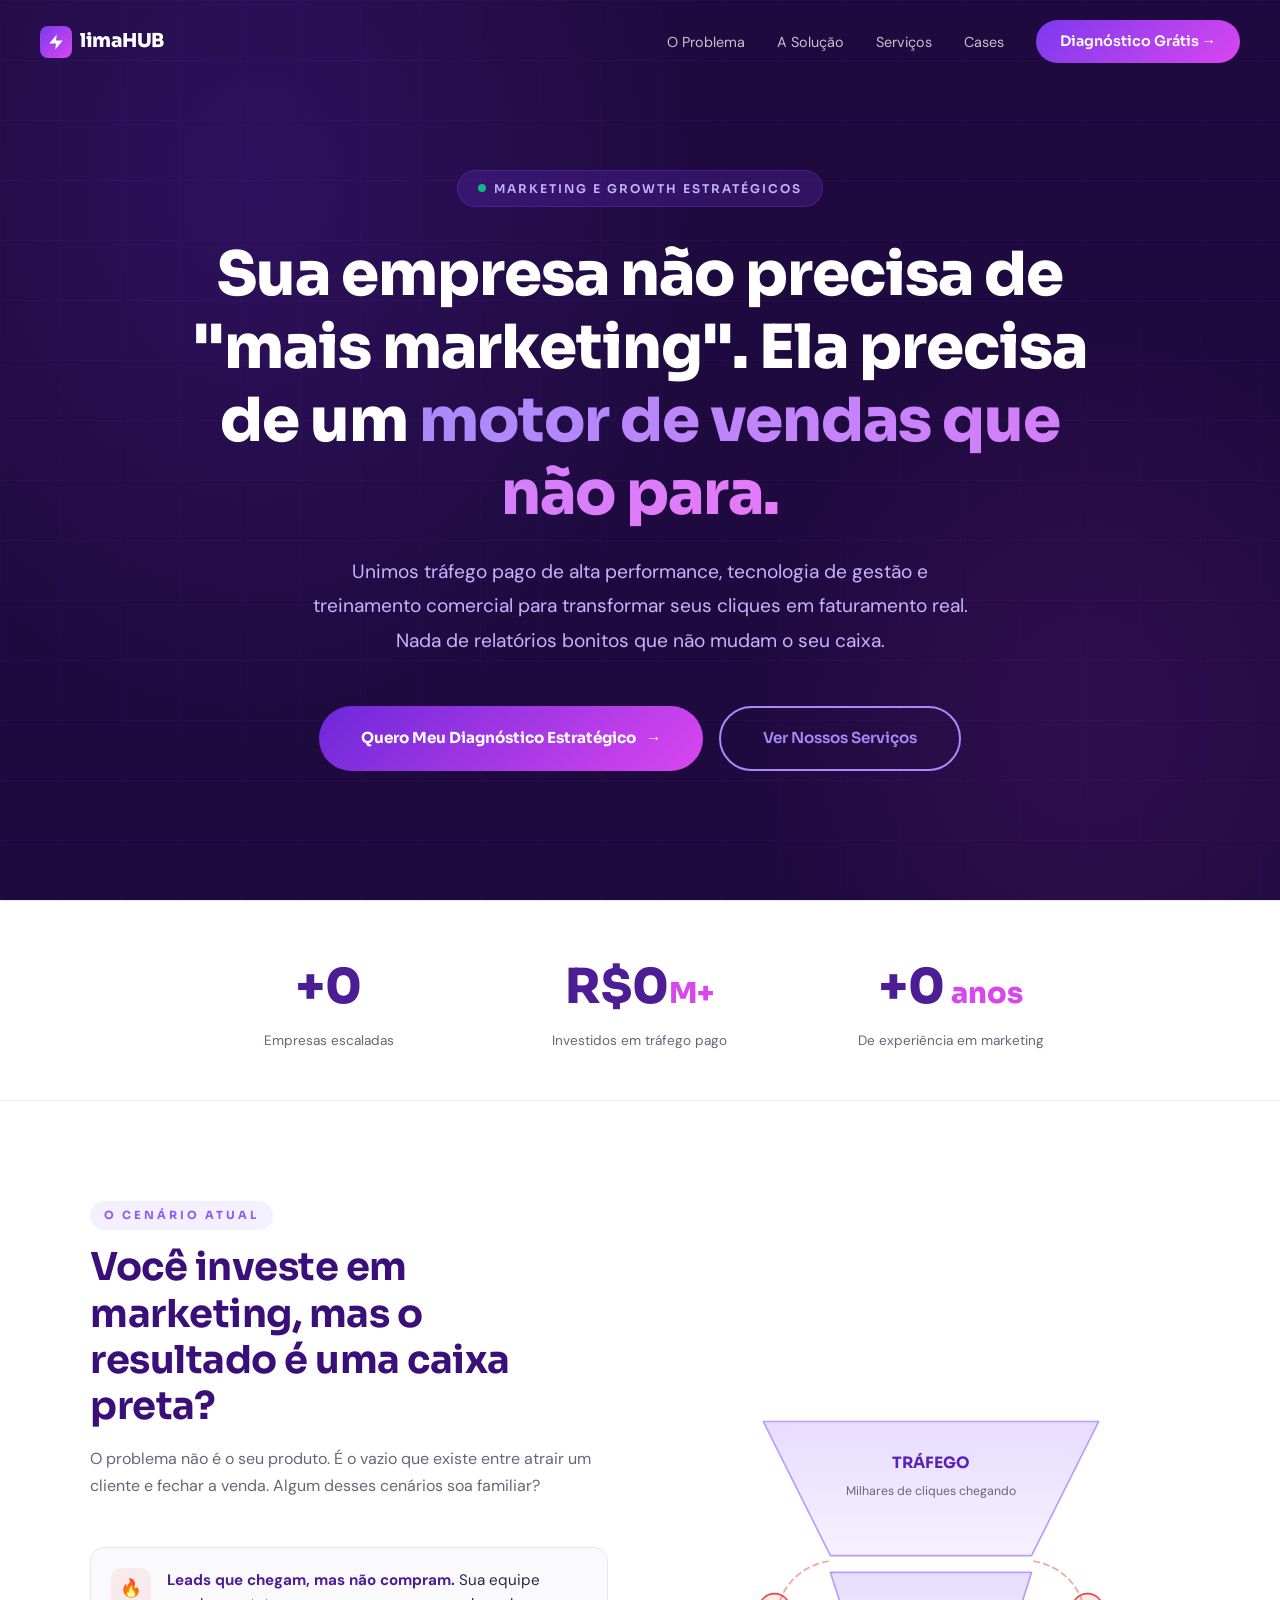
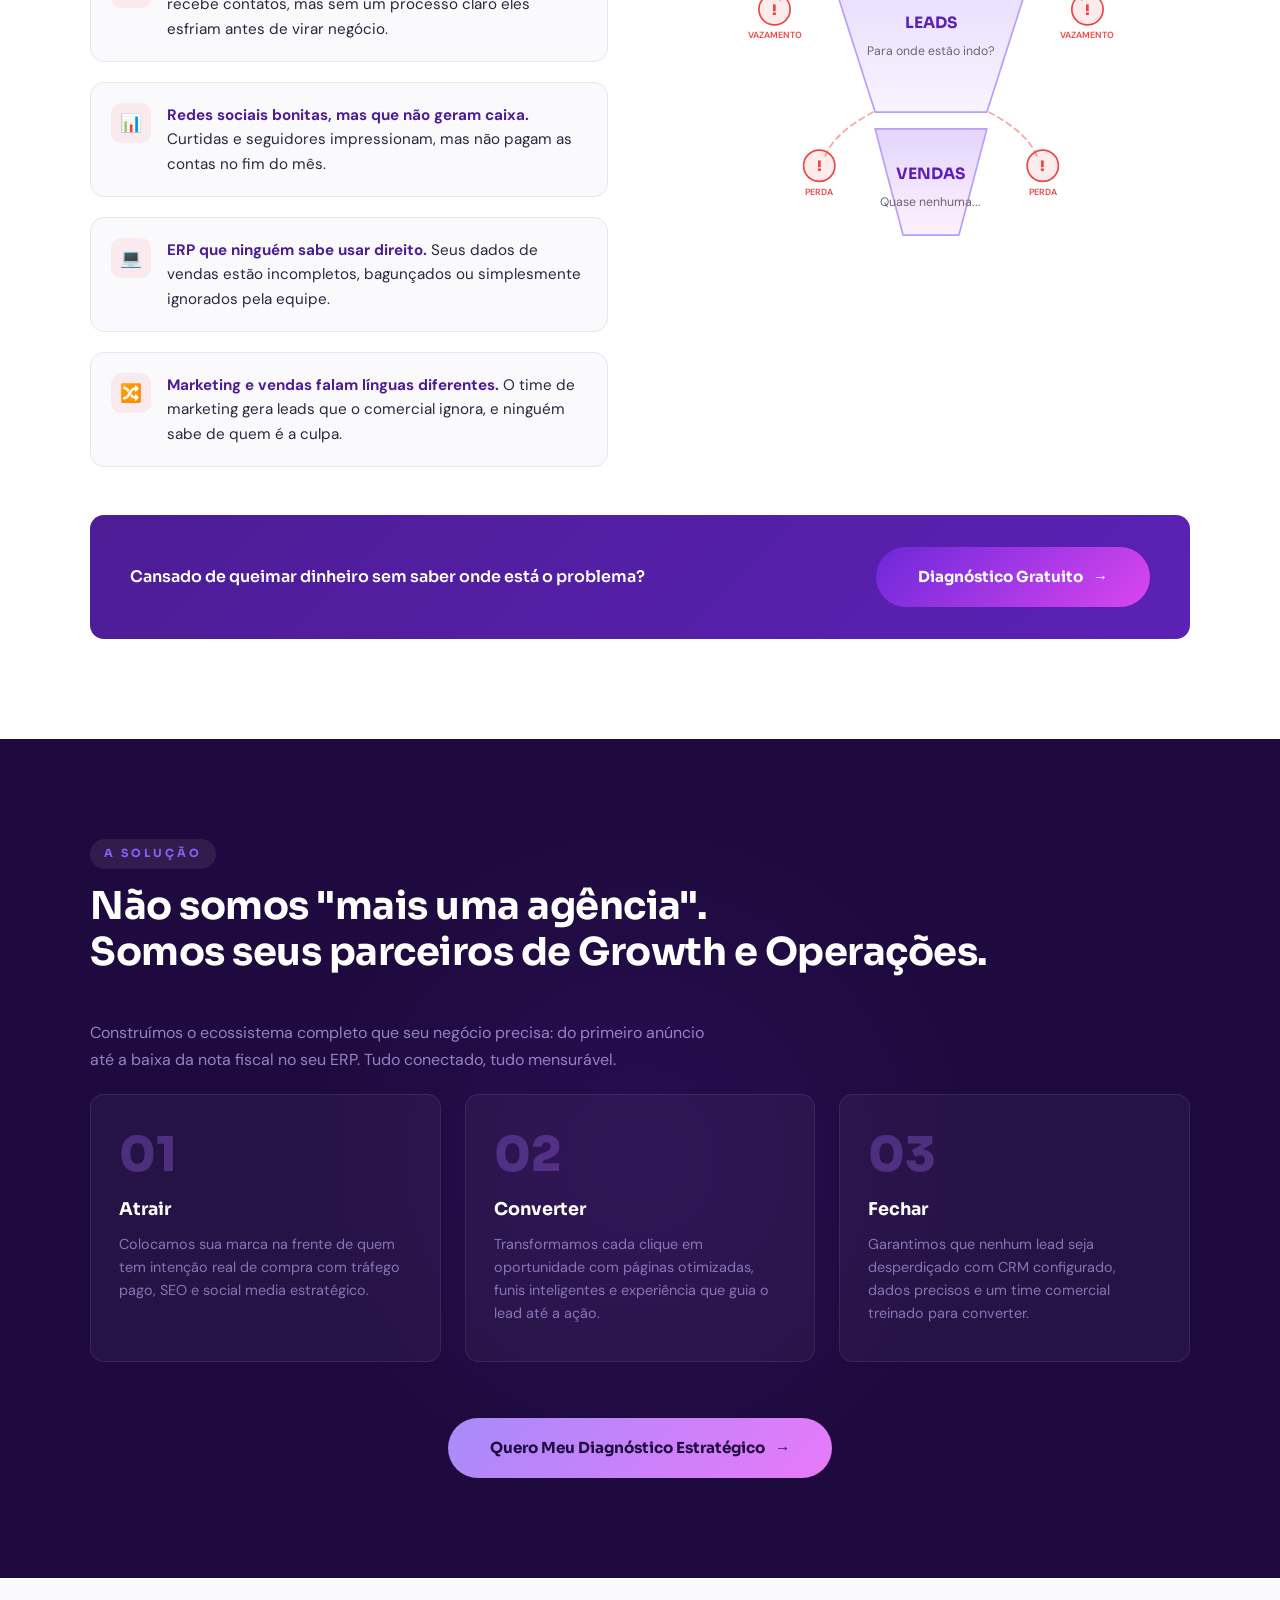
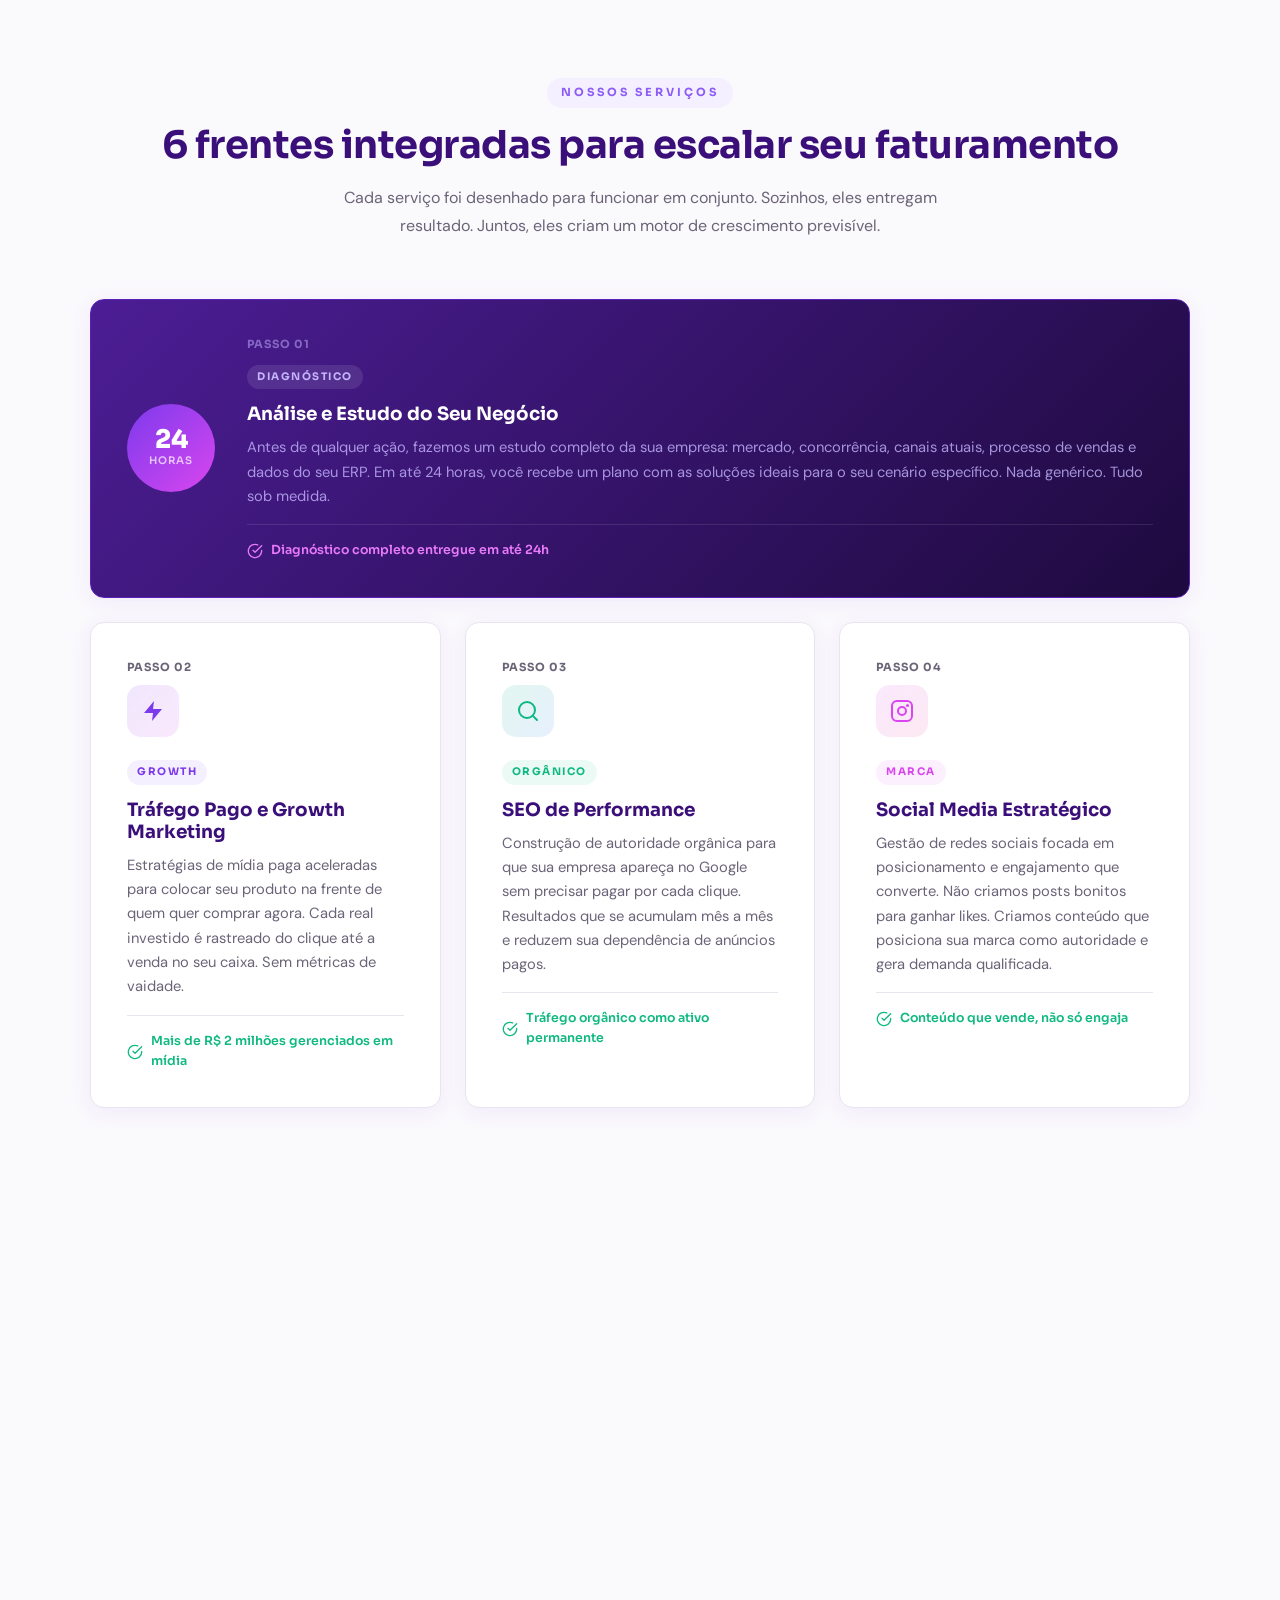
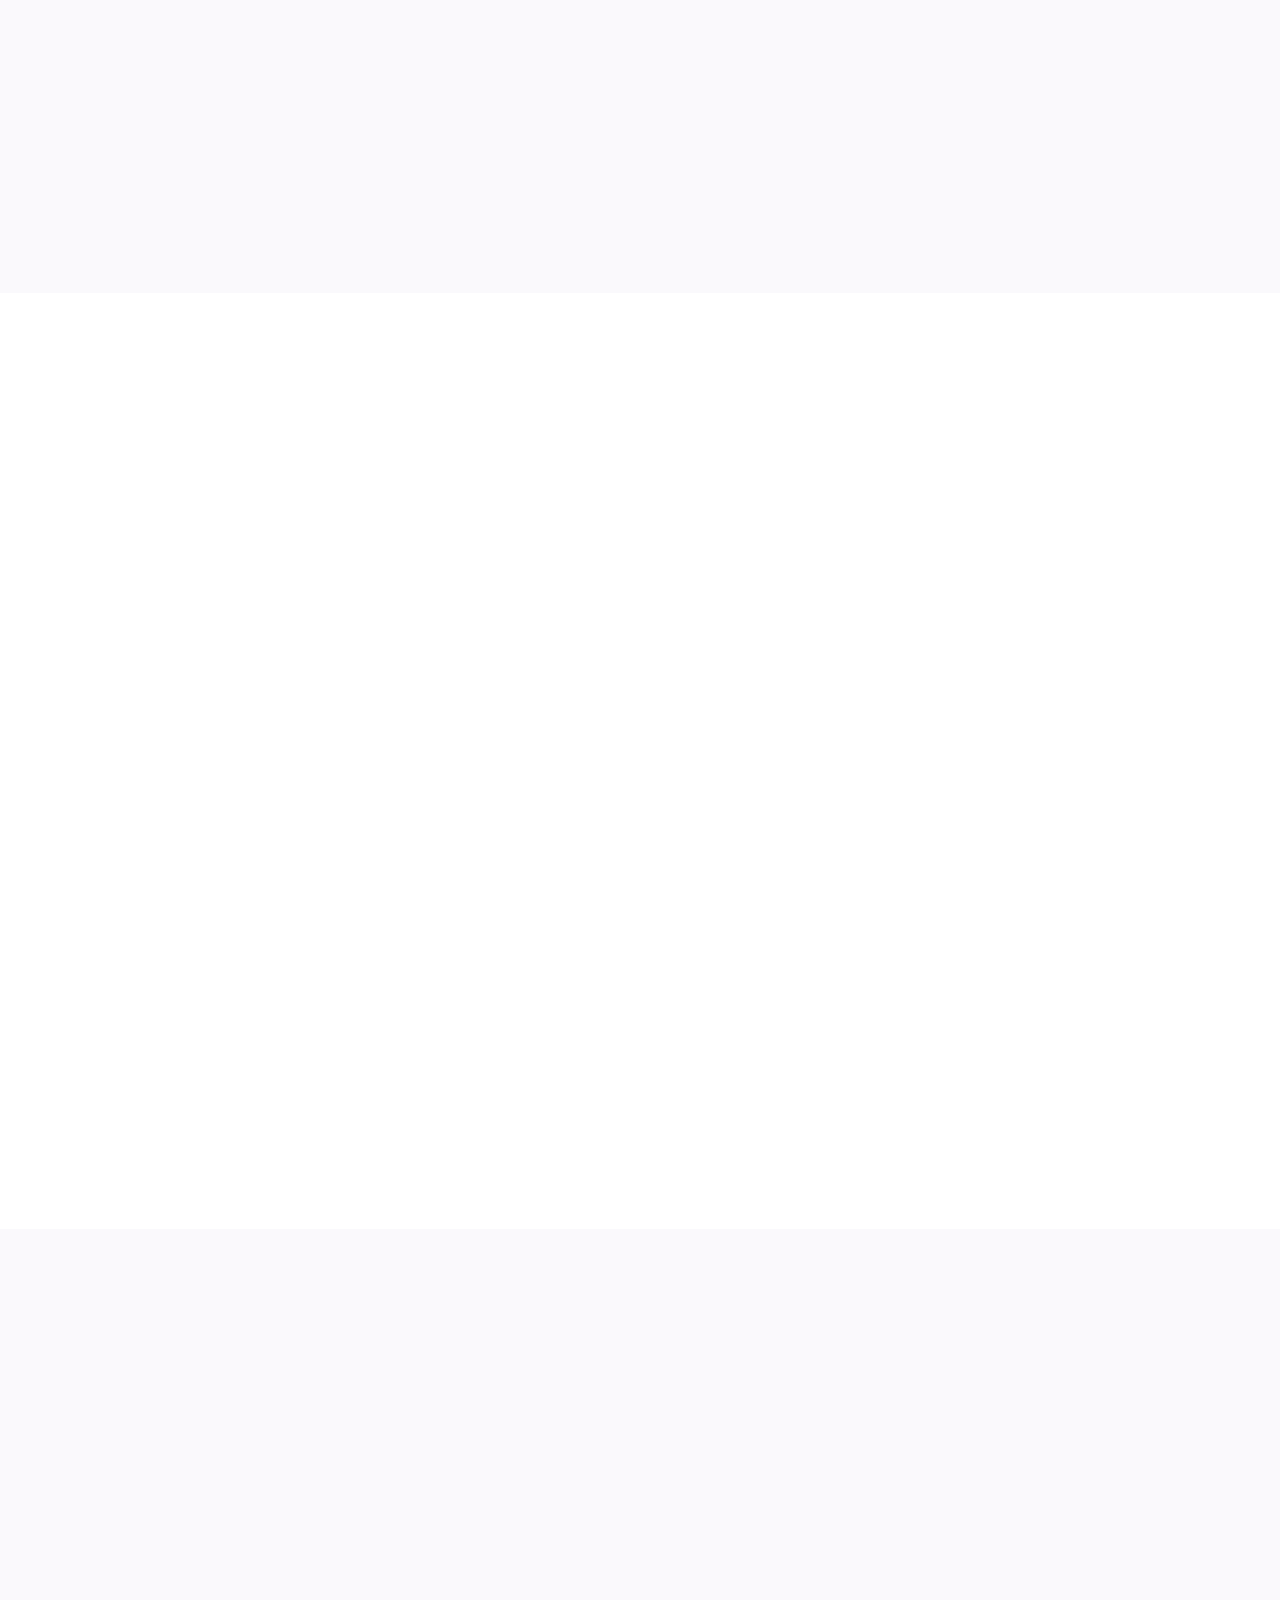
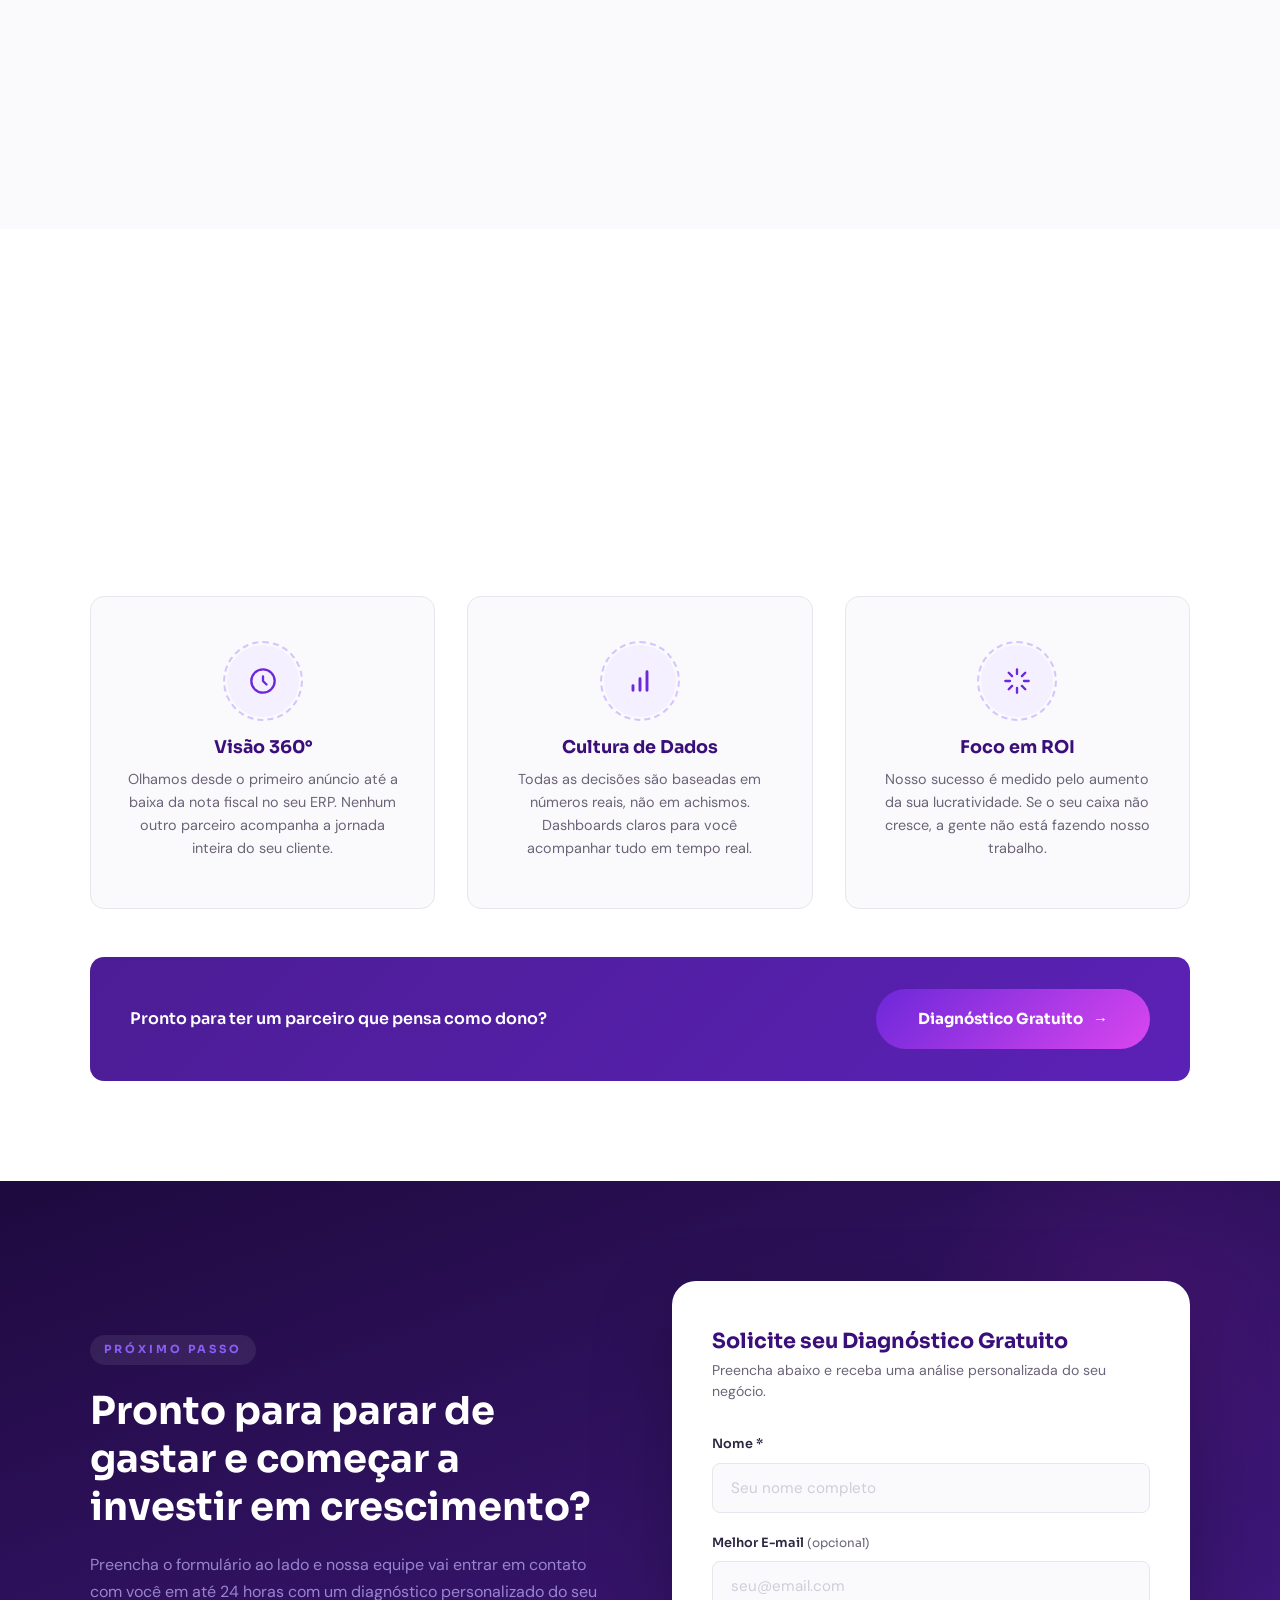
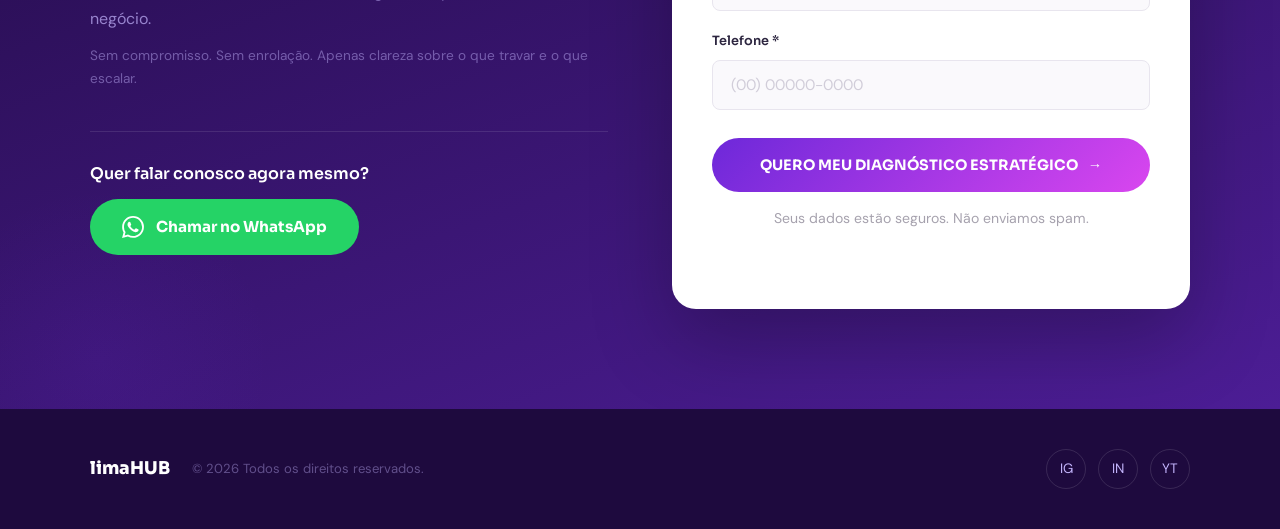
==== versão final/lp/index.html @ 176a30e1 "Ajuste nomenclatura pastas" ====
<!DOCTYPE html>
<html lang="pt-BR">
<head>
<meta charset="UTF-8">
<meta name="viewport" content="width=device-width, initial-scale=1.0">
<title> limaHUB | Marketing de Performance + Vendas</title>
<link href="https://fonts.googleapis.com/css2?family=Sora:wght@300;400;600;700;800&family=DM+Sans:ital,wght@0,400;0,500;0,700;1,400&display=swap" rel="stylesheet">
<link rel="stylesheet" href="styles.css">
</head>
<body>

<!-- ═══════════════════════════════════
     HEADER
     ═══════════════════════════════════ -->
<header class="site-header" id="siteHeader">
  <div class="header-inner">
    <a href="#" class="logo">
      <div class="logo-icon">
        <svg width="18" height="18" fill="none" viewBox="0 0 24 24"><path d="M13 2L3 14h9l-1 8 10-12h-9l1-8z" fill="#fff"/></svg>
      </div>
      limaHUB
    </a>
    <ul class="nav-links">
      <li><a href="#problema">O Problema</a></li>
      <li><a href="#solucao">A Solução</a></li>
      <li><a href="#servicos">Serviços</a></li>
      <li><a href="#cases">Cases</a></li>
      <li><a href="#diagnostico" class="nav-cta">Diagnóstico Grátis →</a></li>
    </ul>
    <button class="mobile-menu-btn" onclick="document.getElementById('diagnostico').scrollIntoView({behavior:'smooth'})">Diagnóstico →</button>
  </div>
</header>

<!-- ═══════════════════════════════════
     HERO
     ═══════════════════════════════════ -->
<section class="hero" id="inicio">
  <div class="hero-grid"></div>
  <div class="hero-content">
    <div class="hero-badge reveal">
      <span class="pulse"></span>
      Marketing e Growth Estratégicos
    </div>
    <h1 class="reveal reveal-delay-1">
      Sua empresa não precisa de<br>"mais marketing". Ela precisa de um <span class="gradient-text">motor de vendas que não para.</span>
    </h1>
    <p class="hero-sub reveal reveal-delay-2">
      Unimos tráfego pago de alta performance, tecnologia de gestão e treinamento comercial para transformar seus cliques em faturamento real. Nada de relatórios bonitos que não mudam o seu caixa.
    </p>
    <div class="hero-cta-group reveal reveal-delay-3">
      <a href="#diagnostico" class="btn-primary">
        Quero Meu Diagnóstico Estratégico
        <span class="arrow">→</span>
      </a>
      <a href="#servicos" class="btn-outline btn-outline-light">
        <span class="btn-text">Ver Nossos Serviços</span>
        <div class="btn-fill"></div>
      </a>
    </div>
  </div>
</section>

<!-- ═══════════════════════════════════
     METRICS BAR
     ═══════════════════════════════════ -->
<div class="metrics-bar">
  <div class="metrics-inner">
    <div class="metric-item reveal">
      <div class="metric-number">+<span class="counter" data-target="30">0</span></div>
      <div class="metric-label">Empresas escaladas</div>
    </div>
    <div class="metric-item reveal reveal-delay-1">
      <div class="metric-number">R$<span class="counter" data-target="2">0</span><span class="counter-suffix">M+</span></div>
      <div class="metric-label">Investidos em tráfego pago</div>
    </div>
    <div class="metric-item reveal reveal-delay-2">
      <div class="metric-number">+<span class="counter" data-target="6">0</span><span class="counter-suffix"> anos</span></div>
      <div class="metric-label">De experiência em marketing</div>
    </div>
  </div>
</div>

<!-- ═══════════════════════════════════
     PROBLEMA
     ═══════════════════════════════════ -->
<section class="section problem-section" id="problema">
  <div class="section-inner">
    <div class="problem-grid">
      <div>
        <span class="section-label reveal">O Cenário Atual</span>
        <h2 class="section-title reveal reveal-delay-1">Você investe em marketing, mas o resultado é uma caixa preta?</h2>
        <p class="section-desc reveal reveal-delay-2">O problema não é o seu produto. É o vazio que existe entre atrair um cliente e fechar a venda. Algum desses cenários soa familiar?</p>

        <ul class="problem-list">
          <li class="problem-item reveal reveal-delay-2">
            <div class="problem-icon">🔥</div>
            <div class="problem-text"><strong>Leads que chegam, mas não compram.</strong> Sua equipe recebe contatos, mas sem um processo claro eles esfriam antes de virar negócio.</div>
          </li>
          <li class="problem-item reveal reveal-delay-3">
            <div class="problem-icon">📊</div>
            <div class="problem-text"><strong>Redes sociais bonitas, mas que não geram caixa.</strong> Curtidas e seguidores impressionam, mas não pagam as contas no fim do mês.</div>
          </li>
          <li class="problem-item reveal reveal-delay-4">
            <div class="problem-icon">💻</div>
            <div class="problem-text"><strong>ERP que ninguém sabe usar direito.</strong> Seus dados de vendas estão incompletos, bagunçados ou simplesmente ignorados pela equipe.</div>
          </li>
          <li class="problem-item reveal reveal-delay-5">
            <div class="problem-icon">🔀</div>
            <div class="problem-text"><strong>Marketing e vendas falam línguas diferentes.</strong> O time de marketing gera leads que o comercial ignora, e ninguém sabe de quem é a culpa.</div>
          </li>
        </ul>
      </div>

      <div class="problem-visual reveal">
        <svg class="funnel-graphic" viewBox="0 0 340 440" fill="none" xmlns="http://www.w3.org/2000/svg">
          <defs>
            <linearGradient id="fG1" x1="170" y1="20" x2="170" y2="160" gradientUnits="userSpaceOnUse">
              <stop stop-color="#9b6dff" stop-opacity="0.25"/>
              <stop offset="1" stop-color="#9b6dff" stop-opacity="0.08"/>
            </linearGradient>
            <linearGradient id="fG2" x1="170" y1="175" x2="170" y2="300" gradientUnits="userSpaceOnUse">
              <stop stop-color="#8b5cf6" stop-opacity="0.2"/>
              <stop offset="1" stop-color="#8b5cf6" stop-opacity="0.06"/>
            </linearGradient>
            <linearGradient id="fG3" x1="170" y1="315" x2="170" y2="410" gradientUnits="userSpaceOnUse">
              <stop stop-color="#7c3aed" stop-opacity="0.2"/>
              <stop offset="1" stop-color="#d946ef" stop-opacity="0.06"/>
            </linearGradient>
          </defs>

          <!-- Topo: Tráfego -->
          <path d="M20,30 L320,30 L260,150 L80,150 Z" fill="url(#fG1)" stroke="#b89dff" stroke-width="1.5" stroke-linejoin="round"/>
          <text x="170" y="72" text-anchor="middle" font-family="Sora,sans-serif" font-size="14" font-weight="700" fill="#5b21b6">TRÁFEGO</text>
          <text x="170" y="96" text-anchor="middle" font-family="DM Sans,sans-serif" font-size="11" fill="#6b6478">Milhares de cliques chegando</text>

          <!-- Meio: Leads -->
          <path d="M80,165 L260,165 L220,290 L120,290 Z" fill="url(#fG2)" stroke="#b89dff" stroke-width="1.5" stroke-linejoin="round"/>
          <text x="170" y="215" text-anchor="middle" font-family="Sora,sans-serif" font-size="14" font-weight="700" fill="#5b21b6">LEADS</text>
          <text x="170" y="239" text-anchor="middle" font-family="DM Sans,sans-serif" font-size="11" fill="#6b6478">Para onde estão indo?</text>

          <!-- Base: Vendas -->
          <path d="M120,305 L220,305 L195,400 L145,400 Z" fill="url(#fG3)" stroke="#b89dff" stroke-width="1.5" stroke-linejoin="round"/>
          <text x="170" y="350" text-anchor="middle" font-family="Sora,sans-serif" font-size="14" font-weight="700" fill="#5b21b6">VENDAS</text>
          <text x="170" y="374" text-anchor="middle" font-family="DM Sans,sans-serif" font-size="11" fill="#6b6478">Quase nenhuma...</text>

          <!-- Setas de vazamento -->
          <path d="M78,155 C60,158 42,170 35,190" stroke="#ef4444" stroke-width="1.5" stroke-dasharray="5 4" fill="none" stroke-linecap="round" opacity="0.5"/>
          <path d="M262,155 C280,158 298,170 305,190" stroke="#ef4444" stroke-width="1.5" stroke-dasharray="5 4" fill="none" stroke-linecap="round" opacity="0.5"/>
          <path d="M118,290 C100,300 82,312 75,330" stroke="#ef4444" stroke-width="1.5" stroke-dasharray="5 4" fill="none" stroke-linecap="round" opacity="0.5"/>
          <path d="M222,290 C240,300 258,312 265,330" stroke="#ef4444" stroke-width="1.5" stroke-dasharray="5 4" fill="none" stroke-linecap="round" opacity="0.5"/>

          <!-- Alertas -->
          <circle cx="30" cy="198" r="14" fill="rgba(239,68,68,0.1)" stroke="#ef4444" stroke-width="1.5"/>
          <text x="30" y="203" text-anchor="middle" font-family="Sora,sans-serif" font-size="13" font-weight="800" fill="#ef4444">!</text>

          <circle cx="310" cy="198" r="14" fill="rgba(239,68,68,0.1)" stroke="#ef4444" stroke-width="1.5"/>
          <text x="310" y="203" text-anchor="middle" font-family="Sora,sans-serif" font-size="13" font-weight="800" fill="#ef4444">!</text>

          <circle cx="70" cy="338" r="14" fill="rgba(239,68,68,0.1)" stroke="#ef4444" stroke-width="1.5"/>
          <text x="70" y="343" text-anchor="middle" font-family="Sora,sans-serif" font-size="13" font-weight="800" fill="#ef4444">!</text>

          <circle cx="270" cy="338" r="14" fill="rgba(239,68,68,0.1)" stroke="#ef4444" stroke-width="1.5"/>
          <text x="270" y="343" text-anchor="middle" font-family="Sora,sans-serif" font-size="13" font-weight="800" fill="#ef4444">!</text>

          <!-- Labels de vazamento -->
          <text x="30" y="224" text-anchor="middle" font-family="DM Sans,sans-serif" font-size="8" fill="#ef4444" font-weight="600">VAZAMENTO</text>
          <text x="310" y="224" text-anchor="middle" font-family="DM Sans,sans-serif" font-size="8" fill="#ef4444" font-weight="600">VAZAMENTO</text>
          <text x="70" y="364" text-anchor="middle" font-family="DM Sans,sans-serif" font-size="8" fill="#ef4444" font-weight="600">PERDA</text>
          <text x="270" y="364" text-anchor="middle" font-family="DM Sans,sans-serif" font-size="8" fill="#ef4444" font-weight="600">PERDA</text>
        </svg>
      </div>
    </div>

    <div class="inline-cta reveal">
      <p>Cansado de queimar dinheiro sem saber onde está o problema?</p>
      <a href="#diagnostico" class="btn-primary">Diagnóstico Gratuito <span class="arrow">→</span></a>
    </div>
  </div>
</section>

<!-- ═══════════════════════════════════
     SOLUÇÃO
     ═══════════════════════════════════ -->
<section class="section solution-section" id="solucao">
  <div class="section-inner" style="position:relative; z-index:2;">
    <span class="section-label reveal">A Solução</span>
    <h2 class="section-title reveal reveal-delay-1">Não somos "mais uma agência".<br>Somos seus parceiros de Growth e Operações.</h2>
    <p class="section-desc reveal reveal-delay-2">Construímos o ecossistema completo que seu negócio precisa: do primeiro anúncio até a baixa da nota fiscal no seu ERP. Tudo conectado, tudo mensurável.</p>

    <div class="solution-pillars">
      <div class="pillar-card reveal">
        <div class="pillar-number">01</div>
        <div class="pillar-title">Atrair</div>
        <div class="pillar-desc">Colocamos sua marca na frente de quem tem intenção real de compra com tráfego pago, SEO e social media estratégico.</div>
      </div>
      <div class="pillar-card reveal reveal-delay-1">
        <div class="pillar-number">02</div>
        <div class="pillar-title">Converter</div>
        <div class="pillar-desc">Transformamos cada clique em oportunidade com páginas otimizadas, funis inteligentes e experiência que guia o lead até a ação.</div>
      </div>
      <div class="pillar-card reveal reveal-delay-2">
        <div class="pillar-number">03</div>
        <div class="pillar-title">Fechar</div>
        <div class="pillar-desc">Garantimos que nenhum lead seja desperdiçado com CRM configurado, dados precisos e um time comercial treinado para converter.</div>
      </div>
    </div>

    <div class="solution-cta-wrap reveal">
      <a href="#diagnostico" class="btn-primary" style="background:linear-gradient(135deg, var(--lavender-400), var(--fuchsia-400)); color:var(--purple-950);">
        Quero Meu Diagnóstico Estratégico
        <span class="arrow">→</span>
      </a>
    </div>
  </div>
</section>

<!-- ═══════════════════════════════════
     SERVIÇOS
     ═══════════════════════════════════ -->
<section class="section services-section" id="servicos">
  <div class="section-inner">
    <div class="services-header">
      <span class="section-label reveal">Nossos Serviços</span>
      <h2 class="section-title reveal reveal-delay-1">6 frentes integradas para escalar seu faturamento</h2>
      <p class="section-desc reveal reveal-delay-2">Cada serviço foi desenhado para funcionar em conjunto. Sozinhos, eles entregam resultado. Juntos, eles criam um motor de crescimento previsível.</p>
    </div>

    <!-- 1. ANÁLISE E ESTUDO (featured) -->
    <div class="services-grid">
      <div class="service-card featured reveal">
        <div class="featured-inner">
          <div class="featured-badge">
            <span class="badge-number">24</span>
            <span class="badge-unit">horas</span>
          </div>
          <div>
            <div class="service-step-number">Passo 01</div>
            <span class="service-tag">Diagnóstico</span>
            <h3>Análise e Estudo do Seu Negócio</h3>
            <p>Antes de qualquer ação, fazemos um estudo completo da sua empresa: mercado, concorrência, canais atuais, processo de vendas e dados do seu ERP. Em até 24 horas, você recebe um plano com as soluções ideais para o seu cenário específico. Nada genérico. Tudo sob medida.</p>
            <div class="service-result">
              <svg width="16" height="16" viewBox="0 0 24 24" fill="none"><path d="M22 11.08V12a10 10 0 11-5.93-9.14" stroke="#e879f9" stroke-width="2" stroke-linecap="round"/><path d="M22 4L12 14.01l-3-3" stroke="#e879f9" stroke-width="2" stroke-linecap="round" stroke-linejoin="round"/></svg>
              Diagnóstico completo entregue em até 24h
            </div>
          </div>
        </div>
      </div>
    </div>

    <!-- 2 a 6: Demais serviços em sequência -->
    <div class="services-grid" style="margin-top: 24px;">

      <!-- 2. Tráfego Pago -->
      <div class="service-card reveal">
        <div class="service-step-number">Passo 02</div>
        <div class="service-icon traffic">
          <svg width="24" height="24" fill="none" viewBox="0 0 24 24"><path d="M13 2L3 14h9l-1 8 10-12h-9l1-8z" fill="var(--purple-500)"/></svg>
        </div>
        <span class="service-tag">Growth</span>
        <h3>Tráfego Pago e Growth Marketing</h3>
        <p>Estratégias de mídia paga aceleradas para colocar seu produto na frente de quem quer comprar agora. Cada real investido é rastreado do clique até a venda no seu caixa. Sem métricas de vaidade.</p>
        <div class="service-result">
          <svg width="16" height="16" viewBox="0 0 24 24" fill="none"><path d="M22 11.08V12a10 10 0 11-5.93-9.14" stroke="#10b981" stroke-width="2" stroke-linecap="round"/><path d="M22 4L12 14.01l-3-3" stroke="#10b981" stroke-width="2" stroke-linecap="round" stroke-linejoin="round"/></svg>
          Mais de R$ 2 milhões gerenciados em mídia
        </div>
      </div>

      <!-- 3. SEO -->
      <div class="service-card reveal reveal-delay-1">
        <div class="service-step-number">Passo 03</div>
        <div class="service-icon seo">
          <svg width="24" height="24" fill="none" viewBox="0 0 24 24"><circle cx="11" cy="11" r="8" stroke="#10b981" stroke-width="2"/><path d="M21 21l-4.35-4.35" stroke="#10b981" stroke-width="2" stroke-linecap="round"/></svg>
        </div>
        <span class="service-tag" style="color:var(--success); background:rgba(16,185,129,0.08);">Orgânico</span>
        <h3>SEO de Performance</h3>
        <p>Construção de autoridade orgânica para que sua empresa apareça no Google sem precisar pagar por cada clique. Resultados que se acumulam mês a mês e reduzem sua dependência de anúncios pagos.</p>
        <div class="service-result">
          <svg width="16" height="16" viewBox="0 0 24 24" fill="none"><path d="M22 11.08V12a10 10 0 11-5.93-9.14" stroke="#10b981" stroke-width="2" stroke-linecap="round"/><path d="M22 4L12 14.01l-3-3" stroke="#10b981" stroke-width="2" stroke-linecap="round" stroke-linejoin="round"/></svg>
          Tráfego orgânico como ativo permanente
        </div>
      </div>

      <!-- 4. Social Media -->
      <div class="service-card reveal reveal-delay-2">
        <div class="service-step-number">Passo 04</div>
        <div class="service-icon social">
          <svg width="24" height="24" fill="none" viewBox="0 0 24 24"><path d="M17 2H7a5 5 0 00-5 5v10a5 5 0 005 5h10a5 5 0 005-5V7a5 5 0 00-5-5z" stroke="var(--fuchsia-500)" stroke-width="2"/><circle cx="12" cy="12" r="4" stroke="var(--fuchsia-500)" stroke-width="2"/><circle cx="17.5" cy="6.5" r="1.5" fill="var(--fuchsia-500)"/></svg>
        </div>
        <span class="service-tag" style="color:var(--fuchsia-500); background:rgba(217,70,239,0.08);">Marca</span>
        <h3>Social Media Estratégico</h3>
        <p>Gestão de redes sociais focada em posicionamento e engajamento que converte. Não criamos posts bonitos para ganhar likes. Criamos conteúdo que posiciona sua marca como autoridade e gera demanda qualificada.</p>
        <div class="service-result">
          <svg width="16" height="16" viewBox="0 0 24 24" fill="none"><path d="M22 11.08V12a10 10 0 11-5.93-9.14" stroke="#10b981" stroke-width="2" stroke-linecap="round"/><path d="M22 4L12 14.01l-3-3" stroke="#10b981" stroke-width="2" stroke-linecap="round" stroke-linejoin="round"/></svg>
          Conteúdo que vende, não só engaja
        </div>
      </div>

      <!-- 5. Sites e Landing Pages -->
      <div class="service-card reveal">
        <div class="service-step-number">Passo 05</div>
        <div class="service-icon lp">
          <svg width="24" height="24" fill="none" viewBox="0 0 24 24"><rect x="3" y="3" width="18" height="18" rx="3" stroke="var(--purple-500)" stroke-width="2"/><path d="M3 9h18M9 21V9" stroke="var(--purple-500)" stroke-width="2"/></svg>
        </div>
        <span class="service-tag" style="color:#3b82f6; background:rgba(59,130,246,0.08);">Conversão</span>
        <h3>Sites e Landing Pages de Alta Performance</h3>
        <p>Páginas ultra-rápidas, otimizadas para conversão e focadas na experiência do usuário. Aqui é onde o clique vira oportunidade real. Nada de sites vitrine: cada elemento é pensado para guiar o visitante até a ação.</p>
        <div class="service-result">
          <svg width="16" height="16" viewBox="0 0 24 24" fill="none"><path d="M22 11.08V12a10 10 0 11-5.93-9.14" stroke="#10b981" stroke-width="2" stroke-linecap="round"/><path d="M22 4L12 14.01l-3-3" stroke="#10b981" stroke-width="2" stroke-linecap="round" stroke-linejoin="round"/></svg>
          Onde o clique se transforma em oportunidade
        </div>
      </div>

      <!-- 6. ERP / CRM -->
      <div class="service-card reveal reveal-delay-1">
        <div class="service-step-number">Passo 06</div>
        <div class="service-icon erp">
          <svg width="24" height="24" fill="none" viewBox="0 0 24 24"><path d="M12 20V10M18 20V4M6 20v-4" stroke="#f59e0b" stroke-width="2.5" stroke-linecap="round"/></svg>
        </div>
        <span class="service-tag" style="color:#f59e0b; background:rgba(245,158,11,0.08);">Dados</span>
        <h3>Configuração de ERPs e CRM</h3>
        <p>Implementamos e auditamos seus sistemas de gestão para que você tenha dados reais, não suposições. Sua operação organizada para você saber exatamente de onde vem cada centavo e qual canal está realmente gerando lucro.</p>
        <div class="service-result">
          <svg width="16" height="16" viewBox="0 0 24 24" fill="none"><path d="M22 11.08V12a10 10 0 11-5.93-9.14" stroke="#10b981" stroke-width="2" stroke-linecap="round"/><path d="M22 4L12 14.01l-3-3" stroke="#10b981" stroke-width="2" stroke-linecap="round" stroke-linejoin="round"/></svg>
          Decisões com dados, não achismos
        </div>
      </div>

      <!-- 7. Treinamento de Vendas -->
      <div class="service-card reveal reveal-delay-2">
        <div class="service-step-number">Passo 07</div>
        <div class="service-icon training">
          <svg width="24" height="24" fill="none" viewBox="0 0 24 24"><path d="M17 21v-2a4 4 0 00-4-4H5a4 4 0 00-4 4v2" stroke="var(--success)" stroke-width="2"/><circle cx="9" cy="7" r="4" stroke="var(--success)" stroke-width="2"/><path d="M23 21v-2a4 4 0 00-3-3.87M16 3.13a4 4 0 010 7.75" stroke="var(--success)" stroke-width="2" stroke-linecap="round"/></svg>
        </div>
        <span class="service-tag" style="color:var(--success); background:rgba(16,185,129,0.08);">Vendas</span>
        <h3>Treinamento de Vendas</h3>
        <p>Capacitamos seu time comercial para abordar, contornar objeções e fechar os leads que o marketing entrega. Garantimos que o investimento em tráfego não seja desperdiçado por um atendimento lento, sem técnica ou sem processo.</p>
        <div class="service-result">
          <svg width="16" height="16" viewBox="0 0 24 24" fill="none"><path d="M22 11.08V12a10 10 0 11-5.93-9.14" stroke="#10b981" stroke-width="2" stroke-linecap="round"/><path d="M22 4L12 14.01l-3-3" stroke="#10b981" stroke-width="2" stroke-linecap="round" stroke-linejoin="round"/></svg>
          Nenhum lead desperdiçado pelo atendimento
        </div>
      </div>
    </div>

    <div class="inline-cta reveal">
      <p>Quer saber quais serviços vão destravar o crescimento da sua empresa?</p>
      <a href="#diagnostico" class="btn-primary">Diagnóstico Gratuito <span class="arrow">→</span></a>
    </div>
  </div>
</section>

<!-- ═══════════════════════════════════
     CASES DE SUCESSO
     ═══════════════════════════════════ -->
<section class="section cases-section" id="cases">
  <div class="section-inner">
    <div class="services-header">
      <span class="section-label reveal">Cases de Sucesso</span>
      <h2 class="section-title reveal reveal-delay-1">Resultados reais de empresas que confiaram na gente</h2>
      <p class="section-desc reveal reveal-delay-2">Não falamos de métricas bonitas. Falamos de receita, conversão e crescimento que aparece no caixa.</p>
    </div>

    <div class="cases-grid">
      <!-- E-commerce -->
      <div class="case-card ecommerce reveal">
        <span class="case-tag ecommerce">E-commerce</span>
        <h3>Crescimento explosivo em receita</h3>
        <p class="case-duration">Atuação por mais de 2 anos</p>
        <div class="case-stats">
          <div class="case-stat">
            <div class="case-stat-value">1.418%</div>
            <div class="case-stat-label">de crescimento na receita via Google Ads</div>
          </div>
          <div class="case-stat">
            <div class="case-stat-value">391%</div>
            <div class="case-stat-label">de aumento em conversas no Meta Ads</div>
          </div>
          <div class="case-stat">
            <div class="case-stat-value">R$ 8,5M</div>
            <div class="case-stat-label">em valor total de conversão registrado</div>
          </div>
        </div>
      </div>

      <!-- Saúde -->
      <div class="case-card saude reveal reveal-delay-1">
        <span class="case-tag saude">Saúde</span>
        <h3>ROAS dobrado em 3 meses</h3>
        <p class="case-duration">Atuação por 1 ano</p>
        <div class="case-stats">
          <div class="case-stat">
            <div class="case-stat-value">5,81x</div>
            <div class="case-stat-label">ROAS total no período analisado</div>
          </div>
          <div class="case-stat">
            <div class="case-stat-value">4x+</div>
            <div class="case-stat-label">ROAS médio mantido de forma constante</div>
          </div>
          <div class="case-stat">
            <div class="case-stat-value">1.495</div>
            <div class="case-stat-label">contatos qualificados gerados</div>
          </div>
        </div>
      </div>

      <!-- Indústria -->
      <div class="case-card industria reveal reveal-delay-2">
        <span class="case-tag industria">Indústria</span>
        <h3>91% mais conversão em 1 ano</h3>
        <p class="case-duration">Indústria de Estrutura e Automação</p>
        <div class="case-stats">
          <div class="case-stat">
            <div class="case-stat-value">91%</div>
            <div class="case-stat-label">de aumento na taxa de conversão</div>
          </div>
          <div class="case-stat">
            <div class="case-stat-value">4.036</div>
            <div class="case-stat-label">leads gerados no período</div>
          </div>
          <div class="case-stat">
            <div class="case-stat-value">80%</div>
            <div class="case-stat-label">taxa de qualificação dos leads</div>
          </div>
        </div>
      </div>
    </div>

    <div class="inline-cta reveal">
      <p>Quer ver resultados assim na sua empresa?</p>
      <a href="#diagnostico" class="btn-primary">Diagnóstico Gratuito <span class="arrow">→</span></a>
    </div>
  </div>
</section>

<!-- ═══════════════════════════════════
     NÚMEROS / PROOF
     ═══════════════════════════════════ -->
<section class="section proof-section" id="numeros">
  <div class="section-inner">
    <div class="services-header">
      <span class="section-label reveal">Nossos Números</span>
      <h2 class="section-title reveal reveal-delay-1">Experiência que gera confiança</h2>
    </div>

    <div class="proof-cards">
      <div class="proof-card reveal">
        <div class="proof-icon">
          <svg width="28" height="28" fill="none" viewBox="0 0 24 24"><path d="M12 2v4M12 18v4M4.93 4.93l2.83 2.83M16.24 16.24l2.83 2.83M2 12h4M18 12h4M4.93 19.07l2.83-2.83M16.24 7.76l2.83-2.83" stroke="var(--purple-600)" stroke-width="2" stroke-linecap="round"/></svg>
        </div>
        <h3>+6 anos</h3>
        <p>De experiência em marketing digital e gestão de mídia paga desde 2019</p>
      </div>
      <div class="proof-card reveal reveal-delay-1">
        <div class="proof-icon">
          <svg width="28" height="28" fill="none" viewBox="0 0 24 24"><path d="M12 2L2 7l10 5 10-5-10-5zM2 17l10 5 10-5M2 12l10 5 10-5" stroke="var(--purple-600)" stroke-width="2" stroke-linecap="round" stroke-linejoin="round"/></svg>
        </div>
        <h3>R$ 2M+</h3>
        <p>Investidos e gerenciados em tráfego pago, de R$ 500 a R$ 300 mil por mês</p>
      </div>
      <div class="proof-card reveal reveal-delay-2">
        <div class="proof-icon">
          <svg width="28" height="28" fill="none" viewBox="0 0 24 24"><path d="M22 11.08V12a10 10 0 11-5.93-9.14" stroke="var(--purple-600)" stroke-width="2" stroke-linecap="round"/><path d="M22 4L12 14.01l-3-3" stroke="var(--purple-600)" stroke-width="2" stroke-linecap="round" stroke-linejoin="round"/></svg>
        </div>
        <h3>+30</h3>
        <p>Empresas escaladas em nichos como e-commerce, saúde e indústria</p>
      </div>
    </div>
  </div>
</section>

<!-- ═══════════════════════════════════
     POR QUE NÓS
     ═══════════════════════════════════ -->
<section class="section why-section" id="diferenciais">
  <div class="section-inner">
    <div class="services-header">
      <span class="section-label reveal">Por Que Nós</span>
      <h2 class="section-title reveal reveal-delay-1">Enquanto outros entregam relatórios bonitos,<br>nós entregamos eficiência operacional.</h2>
      <p class="section-desc reveal reveal-delay-2">A diferença entre nós e uma agência convencional está em três pilares que guiam tudo o que fazemos.</p>
    </div>

    <div class="why-grid">
      <div class="why-card reveal">
        <div class="why-icon-wrap">
          <svg width="28" height="28" fill="none" viewBox="0 0 24 24"><circle cx="12" cy="12" r="10" stroke="var(--purple-600)" stroke-width="2"/><path d="M12 8v4l3 3" stroke="var(--purple-600)" stroke-width="2" stroke-linecap="round"/></svg>
        </div>
        <h3>Visão 360°</h3>
        <p>Olhamos desde o primeiro anúncio até a baixa da nota fiscal no seu ERP. Nenhum outro parceiro acompanha a jornada inteira do seu cliente.</p>
      </div>
      <div class="why-card reveal reveal-delay-1">
        <div class="why-icon-wrap">
          <svg width="28" height="28" fill="none" viewBox="0 0 24 24"><path d="M12 20V10M18 20V4M6 20v-4" stroke="var(--purple-600)" stroke-width="2.5" stroke-linecap="round"/></svg>
        </div>
        <h3>Cultura de Dados</h3>
        <p>Todas as decisões são baseadas em números reais, não em achismos. Dashboards claros para você acompanhar tudo em tempo real.</p>
      </div>
      <div class="why-card reveal reveal-delay-2">
        <div class="why-icon-wrap">
          <svg width="28" height="28" fill="none" viewBox="0 0 24 24"><path d="M12 2v4M12 18v4M4.93 4.93l2.83 2.83M16.24 16.24l2.83 2.83M2 12h4M18 12h4M4.93 19.07l2.83-2.83M16.24 7.76l2.83-2.83" stroke="var(--purple-600)" stroke-width="2" stroke-linecap="round"/></svg>
        </div>
        <h3>Foco em ROI</h3>
        <p>Nosso sucesso é medido pelo aumento da sua lucratividade. Se o seu caixa não cresce, a gente não está fazendo nosso trabalho.</p>
      </div>
    </div>

    <div class="inline-cta reveal">
      <p>Pronto para ter um parceiro que pensa como dono?</p>
      <a href="#diagnostico" class="btn-primary">Diagnóstico Gratuito <span class="arrow">→</span></a>
    </div>
  </div>
</section>

<!-- ═══════════════════════════════════
     FORMULÁRIO DE CONTATO + WHATSAPP
     ═══════════════════════════════════ -->
<section class="contact-section" id="diagnostico">
  <div class="contact-inner">

    <!-- Lado esquerdo: texto + WhatsApp -->
    <div class="contact-text reveal">
      <span class="section-label" style="background:rgba(255,255,255,0.08);">Próximo Passo</span>
      <h2>Pronto para parar de gastar e começar a investir em crescimento?</h2>
      <p>Preencha o formulário ao lado e nossa equipe vai entrar em contato com você em até 24 horas com um diagnóstico personalizado do seu negócio.</p>
      <p class="contact-no-strings">Sem compromisso. Sem enrolação. Apenas clareza sobre o que travar e o que escalar.</p>

      <div class="whatsapp-block">
        <h3>Quer falar conosco agora mesmo?</h3>
        <a href="https://wa.me/5542998542014?text=Olá!%20Vim%20pelo%20site%20e%20quero%20saber%20mais%20sobre%20o%20diagnóstico%20de%20growth." class="btn-whatsapp" target="_blank" rel="noopener">
          <svg width="22" height="22" viewBox="0 0 24 24" fill="currentColor"><path d="M17.472 14.382c-.297-.149-1.758-.867-2.03-.967-.273-.099-.471-.148-.67.15-.197.297-.767.966-.94 1.164-.173.199-.347.223-.644.075-.297-.15-1.255-.463-2.39-1.475-.883-.788-1.48-1.761-1.653-2.059-.173-.297-.018-.458.13-.606.134-.133.298-.347.446-.52.149-.174.198-.298.298-.497.099-.198.05-.371-.025-.52-.075-.149-.669-1.612-.916-2.207-.242-.579-.487-.5-.669-.51-.173-.008-.371-.01-.57-.01-.198 0-.52.074-.792.372-.272.297-1.04 1.016-1.04 2.479 0 1.462 1.065 2.875 1.213 3.074.149.198 2.096 3.2 5.077 4.487.709.306 1.262.489 1.694.625.712.227 1.36.195 1.871.118.571-.085 1.758-.719 2.006-1.413.248-.694.248-1.289.173-1.413-.074-.124-.272-.198-.57-.347m-5.421 7.403h-.004a9.87 9.87 0 01-5.031-1.378l-.361-.214-3.741.982.998-3.648-.235-.374a9.86 9.86 0 01-1.51-5.26c.001-5.45 4.436-9.884 9.888-9.884 2.64 0 5.122 1.03 6.988 2.898a9.825 9.825 0 012.893 6.994c-.003 5.45-4.437 9.884-9.885 9.884m8.413-18.297A11.815 11.815 0 0012.05 0C5.495 0 .16 5.335.157 11.892c0 2.096.547 4.142 1.588 5.945L.057 24l6.305-1.654a11.882 11.882 0 005.683 1.448h.005c6.554 0 11.89-5.335 11.893-11.893a11.821 11.821 0 00-3.48-8.413z"/></svg>
          Chamar no WhatsApp
        </a>
      </div>
    </div>

    <!-- Lado direito: formulário -->
    <div class="contact-form-wrap reveal reveal-delay-2">
      <div class="contact-form-card">
        <h3>Solicite seu Diagnóstico Gratuito</h3>
        <p>Preencha abaixo e receba uma análise personalizada do seu negócio.</p>

        <div class="form-group">
          <label for="contact-name">Nome *</label>
          <input type="text" id="contact-name" placeholder="Seu nome completo" required>
        </div>

        <div class="form-group">
          <label for="contact-email">Melhor E-mail <span class="optional-tag">(opcional)</span></label>
          <input type="email" id="contact-email" placeholder="seu@email.com">
        </div>

        <div class="form-group">
          <label for="contact-phone">Telefone *</label>
          <input type="tel" id="contact-phone" placeholder="(00) 00000-0000" required>
        </div>

        <button type="button" class="btn-primary btn-submit" id="submitBtn" onclick="handleFormSubmit()">
          QUERO MEU DIAGNÓSTICO ESTRATÉGICO
          <span class="arrow">→</span>
        </button>

        <p class="form-privacy">Seus dados estão seguros. Não enviamos spam.</p>
      </div>
    </div>

  </div>
</section>

<!-- ═══════════════════════════════════
     FOOTER (LP simplificado)
     ═══════════════════════════════════ -->
<footer class="site-footer">
  <div class="footer-inner">
    <div class="footer-brand-mini">
      <h4>limaHUB</h4>
      <span>© 2026 Todos os direitos reservados.</span>
    </div>
    <div class="footer-social">
      <a href="#" aria-label="Instagram">IG</a>
      <a href="#" aria-label="LinkedIn">IN</a>
      <a href="#" aria-label="YouTube">YT</a>
    </div>
  </div>
</footer>

<script src="script.js"></script>
</body>
</html>
---- versão final/lp/styles.css ----
/* ═══════════════════════════════════════════
   CSS VARIABLES — PALETA ROXA (Matriz Mestre)
   ═══════════════════════════════════════════ */
:root {
  --purple-50:  #f5f0ff;
  --purple-100: #ede5ff;
  --purple-200: #d4c4ff;
  --purple-300: #b89dff;
  --purple-400: #9b6dff;
  --purple-500: #7c3aed;
  --purple-600: #6d28d9;
  --purple-700: #5b21b6;
  --purple-800: #4c1d95;
  --purple-900: #3b0f7a;
  --purple-950: #1e0a3e;

  --lavender-300: #c4b5fd;
  --lavender-400: #a78bfa;
  --lavender-500: #8b5cf6;

  --fuchsia-400: #e879f9;
  --fuchsia-500: #d946ef;
  --fuchsia-600: #c026d3;

  --white:  #ffffff;
  --gray-50:  #faf9fc;
  --gray-100: #f3f1f6;
  --gray-200: #e8e5ee;
  --gray-300: #d1cdd9;
  --gray-600: #6b6478;
  --gray-800: #2d2640;
  --gray-900: #1a1428;
  --black: #0d0a14;

  --success: #10b981;
  --radius-sm: 8px;
  --radius-md: 14px;
  --radius-lg: 24px;
  --radius-full: 9999px;
  --shadow-soft: 0 4px 20px rgba(124, 58, 237, 0.08);
  --shadow-float: 0 20px 50px rgba(124, 58, 237, 0.12);
  --transition-smooth: 0.4s cubic-bezier(0.25, 0.8, 0.25, 1);
  --transition-snappy: 0.3s cubic-bezier(0.4, 0, 0.2, 1);
}

/* ═══════════════════════════════════════════
   RESET & BASE
   ═══════════════════════════════════════════ */
*, *::before, *::after { margin: 0; padding: 0; box-sizing: border-box; }
html { scroll-behavior: smooth; }

body {
  font-family: 'DM Sans', sans-serif;
  color: var(--gray-800);
  background: var(--gray-50);
  line-height: 1.6;
  -webkit-font-smoothing: antialiased;
}

h1, h2, h3, h4, h5 { font-family: 'Sora', sans-serif; line-height: 1.2; }

/* ═══════════════════════════════════════════
   HEADER / NAV
   ═══════════════════════════════════════════ */
.site-header {
  position: fixed;
  top: 0; left: 0; right: 0;
  z-index: 1000;
  padding: 0 24px;
  transition: background 0.4s ease, box-shadow 0.4s ease;
}
.site-header.scrolled {
  background: rgba(30, 10, 62, 0.95);
  backdrop-filter: blur(16px);
  box-shadow: 0 4px 30px rgba(0,0,0,0.2);
}
.header-inner {
  max-width: 1200px;
  margin: 0 auto;
  display: flex;
  justify-content: space-between;
  align-items: center;
  padding: 20px 0;
}
.logo {
  font-family: 'Sora', sans-serif;
  font-weight: 800;
  font-size: 1.2rem;
  color: var(--white);
  text-decoration: none;
  letter-spacing: -0.5px;
  display: flex;
  align-items: center;
  gap: 8px;
}
.logo-icon {
  width: 32px; height: 32px;
  background: linear-gradient(135deg, var(--purple-500), var(--fuchsia-500));
  border-radius: 8px;
  display: flex; align-items: center; justify-content: center;
}
.nav-links {
  display: flex;
  list-style: none;
  gap: 32px;
  align-items: center;
}
.nav-links a {
  color: var(--white);
  text-decoration: none;
  font-size: 0.9rem;
  opacity: 0.75;
  transition: opacity 0.3s;
}
.nav-links a:hover { opacity: 1; }
.nav-cta {
  display: inline-flex;
  align-items: center;
  gap: 6px;
  padding: 10px 24px;
  background: linear-gradient(135deg, var(--purple-500), var(--fuchsia-500));
  color: var(--white) !important;
  opacity: 1 !important;
  border-radius: var(--radius-full);
  font-weight: 600;
  font-size: 0.85rem;
  font-family: 'Sora', sans-serif;
  transition: transform 0.3s, box-shadow 0.3s;
}
.nav-cta:hover {
  transform: translateY(-2px);
  box-shadow: 0 8px 25px rgba(124, 58, 237, 0.4);
}
.mobile-menu-btn {
  display: none;
  background: none;
  border: 1px solid rgba(255,255,255,0.2);
  color: var(--white);
  padding: 8px 16px;
  border-radius: var(--radius-full);
  font-size: 0.85rem;
  cursor: pointer;
  font-family: 'Sora', sans-serif;
}

/* ═══════════════════════════════════════════
   HERO SECTION
   ═══════════════════════════════════════════ */
.hero {
  position: relative;
  min-height: 100vh;
  display: flex;
  align-items: center;
  justify-content: center;
  background: var(--purple-950);
  overflow: hidden;
  padding: 120px 24px 80px;
}
.hero::before {
  content: '';
  position: absolute;
  top: -50%; left: -20%;
  width: 80%; height: 140%;
  background: radial-gradient(ellipse, var(--purple-800) 0%, transparent 65%);
  opacity: 0.35;
  pointer-events: none;
}
.hero::after {
  content: '';
  position: absolute;
  bottom: -30%; right: -15%;
  width: 60%; height: 100%;
  background: radial-gradient(ellipse, var(--fuchsia-600) 0%, transparent 65%);
  opacity: 0.12;
  pointer-events: none;
}
.hero-grid {
  position: absolute;
  top: 0; left: 0; right: 0; bottom: 0;
  background-image:
    linear-gradient(rgba(124, 58, 237, 0.06) 1px, transparent 1px),
    linear-gradient(90deg, rgba(124, 58, 237, 0.06) 1px, transparent 1px);
  background-size: 60px 60px;
  pointer-events: none;
}
.hero-content {
  position: relative;
  z-index: 2;
  max-width: 900px;
  text-align: center;
}
.hero-badge {
  display: inline-flex;
  align-items: center;
  gap: 8px;
  background: rgba(124, 58, 237, 0.2);
  border: 1px solid rgba(124, 58, 237, 0.3);
  padding: 8px 20px;
  border-radius: var(--radius-full);
  font-family: 'Sora', sans-serif;
  font-size: 0.75rem;
  font-weight: 600;
  color: var(--lavender-300);
  text-transform: uppercase;
  letter-spacing: 2px;
  margin-bottom: 32px;
}
.hero-badge .pulse {
  width: 8px; height: 8px;
  background: var(--success);
  border-radius: 50%;
  animation: pulse 2s ease-in-out infinite;
}
@keyframes pulse {
  0%, 100% { opacity: 1; transform: scale(1); }
  50% { opacity: 0.5; transform: scale(1.5); }
}
.hero h1 {
  font-size: clamp(2.2rem, 5.5vw, 3.8rem);
  font-weight: 800;
  color: var(--white);
  margin-bottom: 24px;
  letter-spacing: -1px;
}
.hero h1 .gradient-text {
  background: linear-gradient(135deg, var(--lavender-400), var(--fuchsia-400));
  -webkit-background-clip: text;
  -webkit-text-fill-color: transparent;
  background-clip: text;
}
.hero-sub {
  font-size: clamp(1rem, 2vw, 1.2rem);
  color: var(--lavender-300);
  opacity: 0.7;
  max-width: 680px;
  margin: 0 auto 48px;
  line-height: 1.8;
}
.hero-cta-group {
  display: flex;
  gap: 16px;
  justify-content: center;
  flex-wrap: wrap;
}

/* ═══════════════════════════════════════════
   BUTTONS
   ═══════════════════════════════════════════ */
.btn-primary {
  position: relative;
  display: inline-flex;
  align-items: center;
  justify-content: center;
  gap: 10px;
  padding: 18px 42px;
  background: linear-gradient(135deg, var(--purple-600), var(--fuchsia-500));
  border: none;
  border-radius: var(--radius-full);
  color: var(--white);
  font-family: 'Sora', sans-serif;
  font-weight: 700;
  font-size: 0.95rem;
  text-decoration: none;
  cursor: pointer;
  overflow: hidden;
  transition: transform 0.3s, box-shadow 0.3s;
  z-index: 1;
}
.btn-primary:hover {
  transform: translateY(-3px);
  box-shadow: 0 12px 35px rgba(124, 58, 237, 0.35);
}
.btn-primary .arrow { transition: transform 0.3s; }
.btn-primary:hover .arrow { transform: translateX(4px); }

.btn-outline {
  position: relative;
  display: inline-flex;
  align-items: center;
  justify-content: center;
  padding: 18px 42px;
  border: 2px solid var(--purple-400);
  border-radius: var(--radius-full);
  color: var(--purple-400);
  font-family: 'Sora', sans-serif;
  font-weight: 600;
  font-size: 0.95rem;
  text-decoration: none;
  overflow: hidden;
  transition: color 0.4s cubic-bezier(0.4, 0, 0.2, 1);
  z-index: 1;
  cursor: pointer;
  background: transparent;
}
.btn-outline .btn-fill {
  position: absolute;
  top: 100%; left: 0;
  width: 100%; height: 100%;
  background: linear-gradient(135deg, var(--purple-600), var(--fuchsia-500));
  transition: transform 0.4s cubic-bezier(0.4, 0, 0.2, 1);
  z-index: -1;
}
.btn-outline .btn-text { position: relative; z-index: 2; }
.btn-outline:hover { color: var(--white); border-color: transparent; }
.btn-outline:hover .btn-fill { transform: translateY(-100%); }
.btn-outline-light {
  border-color: var(--lavender-400);
  color: var(--lavender-400);
}
.btn-outline-light .btn-fill {
  background: linear-gradient(135deg, var(--lavender-400), var(--fuchsia-400));
}
.btn-outline-light:hover { color: var(--purple-950); }

/* ═══════════════════════════════════════════
   METRICS BAR
   ═══════════════════════════════════════════ */
.metrics-bar {
  background: var(--white);
  border-top: 1px solid var(--gray-200);
  border-bottom: 1px solid var(--gray-200);
  padding: 48px 24px;
}
.metrics-inner {
  max-width: 900px;
  margin: 0 auto;
  display: grid;
  grid-template-columns: repeat(3, 1fr);
  gap: 32px;
  text-align: center;
}
.metric-item { padding: 0 16px; }
.metric-number {
  font-family: 'Sora', sans-serif;
  font-size: clamp(2rem, 4vw, 3rem);
  font-weight: 800;
  color: var(--purple-800);
}
.metric-number .counter-suffix {
  font-size: 0.6em;
  color: var(--fuchsia-500);
}
.metric-label {
  font-size: 0.85rem;
  color: var(--gray-600);
  margin-top: 4px;
}

/* ═══════════════════════════════════════════
   SECTION COMMON
   ═══════════════════════════════════════════ */
.section {
  padding: 100px 24px;
}
.section-inner {
  max-width: 1100px;
  margin: 0 auto;
}
.section-label {
  display: inline-block;
  font-family: 'Sora', sans-serif;
  font-size: 0.7rem;
  font-weight: 700;
  text-transform: uppercase;
  letter-spacing: 3px;
  color: var(--lavender-500);
  background: var(--purple-50);
  padding: 6px 14px;
  border-radius: var(--radius-full);
  margin-bottom: 14px;
}
.section-title {
  font-size: clamp(1.6rem, 3.5vw, 2.4rem);
  color: var(--purple-900);
  margin-bottom: 16px;
  letter-spacing: -0.5px;
}
.section-desc {
  color: var(--gray-600);
  max-width: 620px;
  font-size: 1rem;
  line-height: 1.7;
  margin-bottom: 48px;
}

/* ═══════════════════════════════════════════
   PROBLEM SECTION
   ═══════════════════════════════════════════ */
.problem-section { background: var(--white); }
.problem-grid {
  display: grid;
  grid-template-columns: 1fr 1fr;
  gap: 64px;
  align-items: center;
}
.problem-list {
  list-style: none;
  display: flex;
  flex-direction: column;
  gap: 20px;
}
.problem-item {
  display: flex;
  gap: 16px;
  align-items: flex-start;
  padding: 20px;
  background: var(--gray-50);
  border-radius: var(--radius-md);
  border: 1px solid var(--gray-200);
  transition: var(--transition-smooth);
}
.problem-item:hover {
  border-color: var(--purple-200);
  background: var(--purple-50);
  transform: translateX(6px);
}
.problem-icon {
  width: 40px; height: 40px;
  min-width: 40px;
  border-radius: 10px;
  display: flex; align-items: center; justify-content: center;
  font-size: 1.1rem;
  background: rgba(239, 68, 68, 0.08);
}
.problem-text {
  font-size: 0.95rem;
  color: var(--gray-800);
  line-height: 1.6;
}
.problem-text strong {
  color: var(--purple-800);
  font-weight: 700;
}
.problem-visual {
  position: relative;
  display: flex;
  align-items: center;
  justify-content: center;
}

/* ═══════════════════════════════════════════
   FUNNEL SVG
   ═══════════════════════════════════════════ */
.funnel-graphic { width: 100%; max-width: 380px; }

/* ═══════════════════════════════════════════
   SOLUTION SECTION
   ═══════════════════════════════════════════ */
.solution-section {
  background: var(--purple-950);
  position: relative;
  overflow: hidden;
}
.solution-section::before {
  content: '';
  position: absolute;
  top: 50%; left: 50%;
  transform: translate(-50%, -50%);
  width: 800px; height: 800px;
  background: radial-gradient(circle, var(--purple-700) 0%, transparent 60%);
  opacity: 0.15;
  pointer-events: none;
}
.solution-section .section-label { background: rgba(255,255,255,0.08); }
.solution-section .section-title { color: var(--white); }
.solution-section .section-desc { color: var(--lavender-300); opacity: 0.7; }
.solution-pillars {
  display: grid;
  grid-template-columns: repeat(3, 1fr);
  gap: 24px;
  margin-top: 24px;
}
.pillar-card {
  background: rgba(255,255,255,0.04);
  border: 1px solid rgba(255,255,255,0.08);
  border-radius: var(--radius-md);
  padding: 36px 28px;
  transition: var(--transition-smooth);
  position: relative;
  overflow: hidden;
}
.pillar-card::before {
  content: '';
  position: absolute;
  top: 0; left: 0; right: 0;
  height: 3px;
  background: linear-gradient(90deg, var(--purple-500), var(--fuchsia-500));
  opacity: 0;
  transition: opacity 0.4s;
}
.pillar-card:hover {
  background: rgba(255,255,255,0.08);
  border-color: rgba(255,255,255,0.15);
  transform: translateY(-6px);
}
.pillar-card:hover::before { opacity: 1; }
.pillar-number {
  font-family: 'Sora', sans-serif;
  font-size: 3rem;
  font-weight: 800;
  background: linear-gradient(135deg, var(--purple-400), var(--fuchsia-400));
  -webkit-background-clip: text;
  -webkit-text-fill-color: transparent;
  background-clip: text;
  opacity: 0.3;
  line-height: 1;
  margin-bottom: 16px;
}
.pillar-title {
  font-family: 'Sora', sans-serif;
  font-size: 1.1rem;
  font-weight: 700;
  color: var(--white);
  margin-bottom: 10px;
}
.pillar-desc {
  font-size: 0.9rem;
  color: var(--lavender-300);
  opacity: 0.6;
  line-height: 1.6;
}
.solution-cta-wrap {
  text-align: center;
  margin-top: 56px;
  position: relative;
  z-index: 2;
}

/* ═══════════════════════════════════════════
   SERVICES SECTION
   ═══════════════════════════════════════════ */
.services-section { background: var(--gray-50); }
.services-header {
  text-align: center;
  margin-bottom: 60px;
}
.services-header .section-desc {
  margin-left: auto;
  margin-right: auto;
}
.services-grid {
  display: grid;
  grid-template-columns: repeat(auto-fit, minmax(320px, 1fr));
  gap: 24px;
  margin-bottom: 24px;
}
.service-card {
  background: var(--white);
  border-radius: var(--radius-md);
  padding: 36px;
  box-shadow: var(--shadow-soft);
  transition: transform var(--transition-smooth), box-shadow var(--transition-smooth);
  cursor: default;
  border: 1px solid var(--gray-200);
  position: relative;
  overflow: hidden;
}
.service-card::after {
  content: '';
  position: absolute;
  bottom: 0; left: 0; right: 0;
  height: 3px;
  background: linear-gradient(90deg, var(--purple-500), var(--fuchsia-500));
  transform: scaleX(0);
  transform-origin: left;
  transition: transform 0.5s cubic-bezier(0.22, 1, 0.36, 1);
}
.service-card:hover {
  transform: translateY(-10px);
  box-shadow: var(--shadow-float);
  border-color: var(--purple-200);
}
.service-card:hover::after { transform: scaleX(1); }

/* Featured card (análise) */
.service-card.featured {
  grid-column: 1 / -1;
  background: linear-gradient(135deg, var(--purple-800), var(--purple-950));
  border-color: var(--purple-700);
}
.service-card.featured h3 { color: var(--white); }
.service-card.featured p { color: var(--lavender-300); opacity: 0.8; }
.service-card.featured .service-tag {
  background: rgba(255,255,255,0.1);
  color: var(--lavender-300);
}
.service-card.featured .service-result {
  border-top-color: rgba(255,255,255,0.1);
  color: var(--fuchsia-400);
}
.service-card.featured::after {
  background: linear-gradient(90deg, var(--fuchsia-400), var(--lavender-400));
}
.featured-inner {
  display: grid;
  grid-template-columns: auto 1fr;
  gap: 32px;
  align-items: center;
}
.featured-badge {
  width: 88px; height: 88px;
  border-radius: 50%;
  background: linear-gradient(135deg, var(--purple-500), var(--fuchsia-500));
  display: flex; flex-direction: column;
  align-items: center; justify-content: center;
  flex-shrink: 0;
}
.featured-badge .badge-number {
  font-family: 'Sora', sans-serif;
  font-size: 1.6rem;
  font-weight: 800;
  color: var(--white);
  line-height: 1;
}
.featured-badge .badge-unit {
  font-family: 'Sora', sans-serif;
  font-size: 0.65rem;
  font-weight: 600;
  color: rgba(255,255,255,0.7);
  text-transform: uppercase;
  letter-spacing: 1px;
}

.service-icon {
  width: 52px; height: 52px;
  border-radius: 14px;
  display: flex; align-items: center; justify-content: center;
  margin-bottom: 20px;
  font-size: 1.4rem;
}
.service-icon.traffic { background: linear-gradient(135deg, rgba(124,58,237,0.12), rgba(217,70,239,0.12)); }
.service-icon.seo { background: linear-gradient(135deg, rgba(16,185,129,0.12), rgba(59,130,246,0.12)); }
.service-icon.social { background: linear-gradient(135deg, rgba(217,70,239,0.12), rgba(236,72,153,0.12)); }
.service-icon.lp { background: linear-gradient(135deg, rgba(59,130,246,0.12), rgba(124,58,237,0.12)); }
.service-icon.erp { background: linear-gradient(135deg, rgba(245,158,11,0.12), rgba(239,68,68,0.12)); }
.service-icon.training { background: linear-gradient(135deg, rgba(16,185,129,0.12), rgba(124,58,237,0.12)); }
.service-tag {
  display: inline-block;
  font-family: 'Sora', sans-serif;
  font-size: 0.65rem;
  font-weight: 700;
  text-transform: uppercase;
  letter-spacing: 1.5px;
  color: var(--purple-500);
  background: var(--purple-50);
  padding: 4px 10px;
  border-radius: var(--radius-full);
  margin-bottom: 14px;
}
.service-card h3 {
  font-size: 1.15rem;
  color: var(--purple-900);
  margin-bottom: 10px;
}
.service-card p {
  color: var(--gray-600);
  font-size: 0.92rem;
  line-height: 1.65;
}
.service-result {
  display: flex;
  align-items: center;
  gap: 8px;
  margin-top: 16px;
  padding-top: 16px;
  border-top: 1px solid var(--gray-200);
  font-family: 'Sora', sans-serif;
  font-size: 0.78rem;
  font-weight: 600;
  color: var(--success);
}
.service-result svg { flex-shrink: 0; }
.services-cta-wrap {
  text-align: center;
  margin-top: 56px;
}
.service-step-number {
  font-family: 'Sora', sans-serif;
  font-size: 0.7rem;
  font-weight: 700;
  color: var(--gray-600);
  text-transform: uppercase;
  letter-spacing: 1px;
  margin-bottom: 8px;
}
.service-card.featured .service-step-number {
  color: var(--lavender-300);
  opacity: 0.5;
}

/* ═══════════════════════════════════════════
   CASES SECTION
   ═══════════════════════════════════════════ */
.cases-section { background: var(--white); }
.cases-grid {
  display: grid;
  grid-template-columns: repeat(3, 1fr);
  gap: 24px;
}
.case-card {
  background: var(--gray-50);
  border-radius: var(--radius-md);
  padding: 36px;
  border: 1px solid var(--gray-200);
  transition: var(--transition-smooth);
  position: relative;
  overflow: hidden;
}
.case-card::before {
  content: '';
  position: absolute;
  top: 0; left: 0; right: 0;
  height: 4px;
  border-radius: var(--radius-md) var(--radius-md) 0 0;
}
.case-card.ecommerce::before { background: linear-gradient(90deg, var(--purple-500), var(--fuchsia-500)); }
.case-card.saude::before { background: linear-gradient(90deg, var(--success), #3b82f6); }
.case-card.industria::before { background: linear-gradient(90deg, #f59e0b, #ef4444); }

.case-card:hover {
  transform: translateY(-8px);
  box-shadow: var(--shadow-float);
  border-color: var(--purple-200);
}
.case-tag {
  display: inline-block;
  font-family: 'Sora', sans-serif;
  font-size: 0.65rem;
  font-weight: 700;
  text-transform: uppercase;
  letter-spacing: 1.5px;
  padding: 4px 12px;
  border-radius: var(--radius-full);
  margin-bottom: 16px;
}
.case-tag.ecommerce { color: var(--purple-600); background: var(--purple-50); }
.case-tag.saude { color: var(--success); background: rgba(16,185,129,0.08); }
.case-tag.industria { color: #f59e0b; background: rgba(245,158,11,0.08); }

.case-card h3 {
  font-family: 'Sora', sans-serif;
  font-size: 1.1rem;
  color: var(--purple-900);
  margin-bottom: 12px;
}
.case-card .case-duration {
  font-size: 0.8rem;
  color: var(--gray-600);
  margin-bottom: 16px;
}
.case-stats {
  display: flex;
  flex-direction: column;
  gap: 12px;
}
.case-stat {
  display: flex;
  align-items: center;
  gap: 10px;
}
.case-stat-value {
  font-family: 'Sora', sans-serif;
  font-weight: 800;
  font-size: 1.3rem;
  color: var(--purple-800);
  white-space: nowrap;
}
.case-stat-label {
  font-size: 0.82rem;
  color: var(--gray-600);
  line-height: 1.4;
}

/* ═══════════════════════════════════════════
   NUMBERS / PROOF SECTION (simplified)
   ═══════════════════════════════════════════ */
.proof-section { background: var(--gray-50); }
.proof-cards {
  display: grid;
  grid-template-columns: repeat(auto-fit, minmax(280px, 1fr));
  gap: 24px;
}
.proof-card {
  background: var(--white);
  border-radius: var(--radius-md);
  padding: 40px 32px;
  border: 1px solid var(--gray-200);
  text-align: center;
  transition: var(--transition-smooth);
}
.proof-card:hover {
  transform: translateY(-6px);
  box-shadow: var(--shadow-float);
  border-color: var(--purple-200);
}
.proof-card .proof-icon {
  width: 60px; height: 60px;
  border-radius: 50%;
  margin: 0 auto 20px;
  display: flex; align-items: center; justify-content: center;
  background: var(--purple-50);
}
.proof-card h3 {
  font-family: 'Sora', sans-serif;
  font-size: 2rem;
  font-weight: 800;
  color: var(--purple-800);
  margin-bottom: 4px;
}
.proof-card p {
  font-size: 0.9rem;
  color: var(--gray-600);
}

/* ═══════════════════════════════════════════
   WHY US
   ═══════════════════════════════════════════ */
.why-section { background: var(--white); }
.why-grid {
  display: grid;
  grid-template-columns: repeat(3, 1fr);
  gap: 32px;
}
.why-card {
  text-align: center;
  padding: 48px 32px;
  background: var(--gray-50);
  border-radius: var(--radius-md);
  border: 1px solid var(--gray-200);
  transition: var(--transition-smooth);
}
.why-card:hover {
  transform: translateY(-8px);
  box-shadow: var(--shadow-float);
  border-color: var(--purple-200);
}
.why-icon-wrap {
  width: 72px; height: 72px;
  margin: 0 auto 20px;
  border-radius: 50%;
  display: flex; align-items: center; justify-content: center;
  background: var(--purple-50);
  position: relative;
}
.why-icon-wrap::after {
  content: '';
  position: absolute;
  inset: -4px;
  border-radius: 50%;
  border: 2px dashed var(--purple-200);
  animation: spinSlow 20s linear infinite;
}
@keyframes spinSlow {
  from { transform: rotate(0deg); }
  to { transform: rotate(360deg); }
}
.why-card h3 {
  font-size: 1.1rem;
  color: var(--purple-900);
  margin-bottom: 10px;
}
.why-card p {
  color: var(--gray-600);
  font-size: 0.9rem;
  line-height: 1.6;
}

/* ═══════════════════════════════════════════
   CTA FINAL
   ═══════════════════════════════════════════ */
.cta-section {
  background: linear-gradient(160deg, var(--purple-950), var(--purple-800));
  text-align: center;
  padding: 120px 24px;
  position: relative;
  overflow: hidden;
}
.cta-section::before {
  content: '';
  position: absolute;
  top: -100px; right: -100px;
  width: 500px; height: 500px;
  background: radial-gradient(circle, var(--fuchsia-600) 0%, transparent 60%);
  opacity: 0.12;
  pointer-events: none;
}
.cta-section h2 {
  font-size: clamp(1.8rem, 4vw, 2.8rem);
  color: var(--white);
  margin-bottom: 16px;
  max-width: 700px;
  margin-left: auto;
  margin-right: auto;
}
.cta-section p {
  color: var(--lavender-300);
  opacity: 0.7;
  font-size: 1.05rem;
  max-width: 550px;
  margin: 0 auto 40px;
  line-height: 1.7;
}

/* ═══════════════════════════════════════════
   CONTACT / FORM SECTION
   ═══════════════════════════════════════════ */
.contact-section {
  background: linear-gradient(160deg, var(--purple-950), var(--purple-800));
  padding: 100px 24px;
  position: relative;
  overflow: hidden;
}
.contact-section::before {
  content: '';
  position: absolute;
  top: -100px; right: -100px;
  width: 500px; height: 500px;
  background: radial-gradient(circle, var(--fuchsia-600) 0%, transparent 60%);
  opacity: 0.12;
  pointer-events: none;
}
.contact-section::after {
  content: '';
  position: absolute;
  bottom: -150px; left: -100px;
  width: 400px; height: 400px;
  background: radial-gradient(circle, var(--purple-600) 0%, transparent 60%);
  opacity: 0.1;
  pointer-events: none;
}
.contact-inner {
  max-width: 1100px;
  margin: 0 auto;
  display: grid;
  grid-template-columns: 1fr 1fr;
  gap: 64px;
  align-items: center;
  position: relative;
  z-index: 2;
}
.contact-text h2 {
  font-size: clamp(1.6rem, 3.5vw, 2.4rem);
  color: var(--white);
  margin-bottom: 20px;
  margin-top: 8px;
  line-height: 1.25;
}
.contact-text > p {
  color: var(--lavender-300);
  opacity: 0.7;
  font-size: 1rem;
  line-height: 1.7;
  margin-bottom: 12px;
}
.contact-no-strings {
  font-size: 0.85rem !important;
  opacity: 0.45 !important;
  margin-bottom: 40px !important;
}

/* WhatsApp Block */
.whatsapp-block {
  margin-top: 40px;
  padding-top: 32px;
  border-top: 1px solid rgba(255,255,255,0.1);
}
.whatsapp-block h3 {
  font-family: 'Sora', sans-serif;
  font-size: 1rem;
  font-weight: 600;
  color: var(--white);
  margin-bottom: 16px;
}
.btn-whatsapp {
  display: inline-flex;
  align-items: center;
  gap: 12px;
  padding: 16px 32px;
  background: #25D366;
  color: var(--white);
  font-family: 'Sora', sans-serif;
  font-weight: 700;
  font-size: 0.95rem;
  border-radius: var(--radius-full);
  text-decoration: none;
  transition: transform 0.3s, box-shadow 0.3s, background 0.3s;
  cursor: pointer;
}
.btn-whatsapp:hover {
  background: #1ebe5b;
  transform: translateY(-3px);
  box-shadow: 0 12px 35px rgba(37, 211, 102, 0.3);
}

/* Form Card */
.contact-form-card {
  background: var(--white);
  border-radius: var(--radius-lg);
  padding: 48px 40px;
  box-shadow: 0 30px 80px rgba(0,0,0,0.25);
}
.contact-form-card h3 {
  font-family: 'Sora', sans-serif;
  font-size: 1.3rem;
  font-weight: 700;
  color: var(--purple-900);
  margin-bottom: 6px;
}
.contact-form-card > p {
  font-size: 0.88rem;
  color: var(--gray-600);
  margin-bottom: 32px;
  line-height: 1.5;
}
.form-group {
  margin-bottom: 20px;
}
.form-group label {
  display: block;
  font-family: 'Sora', sans-serif;
  font-size: 0.8rem;
  font-weight: 600;
  color: var(--gray-800);
  margin-bottom: 8px;
}
.optional-tag {
  font-weight: 400;
  color: var(--gray-600);
  font-size: 0.75rem;
}
.form-group input {
  width: 100%;
  padding: 14px 18px;
  border: 1.5px solid var(--gray-200);
  border-radius: var(--radius-sm);
  font-family: 'DM Sans', sans-serif;
  font-size: 0.95rem;
  color: var(--gray-800);
  background: var(--gray-50);
  transition: border-color 0.3s, box-shadow 0.3s;
  outline: none;
}
.form-group input::placeholder {
  color: var(--gray-300);
}
.form-group input:focus {
  border-color: var(--purple-400);
  box-shadow: 0 0 0 3px rgba(124, 58, 237, 0.1);
  background: var(--white);
}
.form-group input.error {
  border-color: #ef4444;
  box-shadow: 0 0 0 3px rgba(239, 68, 68, 0.1);
}
.btn-submit {
  width: 100%;
  margin-top: 8px;
  padding: 18px 32px;
  font-size: 0.9rem;
  justify-content: center;
}
.form-privacy {
  text-align: center;
  font-size: 0.75rem;
  color: var(--gray-600);
  margin-top: 16px;
  opacity: 0.6;
}

/* Success state */
.form-success {
  text-align: center;
  padding: 40px 20px;
}
.form-success .success-icon {
  width: 72px; height: 72px;
  border-radius: 50%;
  background: rgba(16, 185, 129, 0.1);
  display: flex; align-items: center; justify-content: center;
  margin: 0 auto 20px;
}
.form-success h3 {
  font-family: 'Sora', sans-serif;
  color: var(--purple-900);
  font-size: 1.2rem;
  margin-bottom: 8px;
}
.form-success p {
  color: var(--gray-600);
  font-size: 0.9rem;
  line-height: 1.6;
}

/* ═══════════════════════════════════════════
   FOOTER (simplified LP)
   ═══════════════════════════════════════════ */
.site-footer {
  background: var(--purple-950);
  color: var(--lavender-300);
  padding: 40px 24px;
}
.footer-inner {
  max-width: 1100px;
  margin: 0 auto;
  display: flex;
  justify-content: space-between;
  align-items: center;
  flex-wrap: wrap;
  gap: 20px;
}
.footer-brand-mini {
  display: flex;
  align-items: center;
  gap: 10px;
}
.footer-brand-mini h4 {
  font-family: 'Sora', sans-serif;
  font-size: 1.1rem;
  font-weight: 800;
  color: var(--white);
}
.footer-brand-mini span {
  font-size: 0.82rem;
  opacity: 0.4;
  margin-left: 12px;
}
.footer-social {
  display: flex;
  gap: 12px;
}
.footer-social a {
  width: 40px; height: 40px;
  border-radius: var(--radius-full);
  border: 1px solid rgba(255,255,255,0.12);
  display: flex; align-items: center; justify-content: center;
  color: var(--lavender-300);
  text-decoration: none;
  font-size: 0.85rem;
  transition: var(--transition-snappy);
}
.footer-social a:hover {
  background: var(--purple-600);
  border-color: var(--purple-600);
  color: var(--white);
}

/* ═══════════════════════════════════════════
   INLINE CTA BANNER
   ═══════════════════════════════════════════ */
.inline-cta {
  display: flex;
  align-items: center;
  justify-content: space-between;
  background: linear-gradient(135deg, var(--purple-800), var(--purple-700));
  border-radius: var(--radius-md);
  padding: 32px 40px;
  margin-top: 48px;
  gap: 24px;
  flex-wrap: wrap;
}
.inline-cta p {
  color: var(--white);
  font-family: 'Sora', sans-serif;
  font-weight: 600;
  font-size: 1rem;
}
.inline-cta .btn-primary {
  white-space: nowrap;
  flex-shrink: 0;
}

/* ═══════════════════════════════════════════
   REVEAL ANIMATION
   ═══════════════════════════════════════════ */
.reveal {
  opacity: 0;
  transform: translateY(28px);
  transition: opacity 0.7s ease-out, transform 0.7s ease-out;
}
.reveal.is-visible {
  opacity: 1;
  transform: translateY(0);
}
.reveal-delay-1 { transition-delay: 0.1s; }
.reveal-delay-2 { transition-delay: 0.2s; }
.reveal-delay-3 { transition-delay: 0.3s; }
.reveal-delay-4 { transition-delay: 0.4s; }
.reveal-delay-5 { transition-delay: 0.5s; }

/* ═══════════════════════════════════════════
   RESPONSIVE
   ═══════════════════════════════════════════ */
@media (max-width: 900px) {
  .problem-grid { grid-template-columns: 1fr; }
  .problem-visual { order: -1; }
  .solution-pillars { grid-template-columns: 1fr; }
  .why-grid { grid-template-columns: 1fr; }
  .cases-grid { grid-template-columns: 1fr; }
  .metrics-inner { grid-template-columns: repeat(3, 1fr); }
  .nav-links { display: none; }
  .mobile-menu-btn { display: block; }
  .inline-cta { flex-direction: column; text-align: center; }
  .featured-inner { grid-template-columns: 1fr; text-align: center; }
  .featured-badge { margin: 0 auto; }
  .contact-inner { grid-template-columns: 1fr; gap: 48px; }
  .contact-text { text-align: center; }
  .whatsapp-block { text-align: center; }
}
@media (max-width: 600px) {
  .hero h1 { font-size: 2rem; }
  .hero-cta-group { flex-direction: column; align-items: center; }
  .metrics-inner { grid-template-columns: 1fr; gap: 24px; }
  .services-grid { grid-template-columns: 1fr; }
  .section { padding: 60px 16px; }
  .footer-inner { flex-direction: column; text-align: center; }
  .contact-form-card { padding: 32px 24px; }
  .contact-section { padding: 60px 16px; }
}
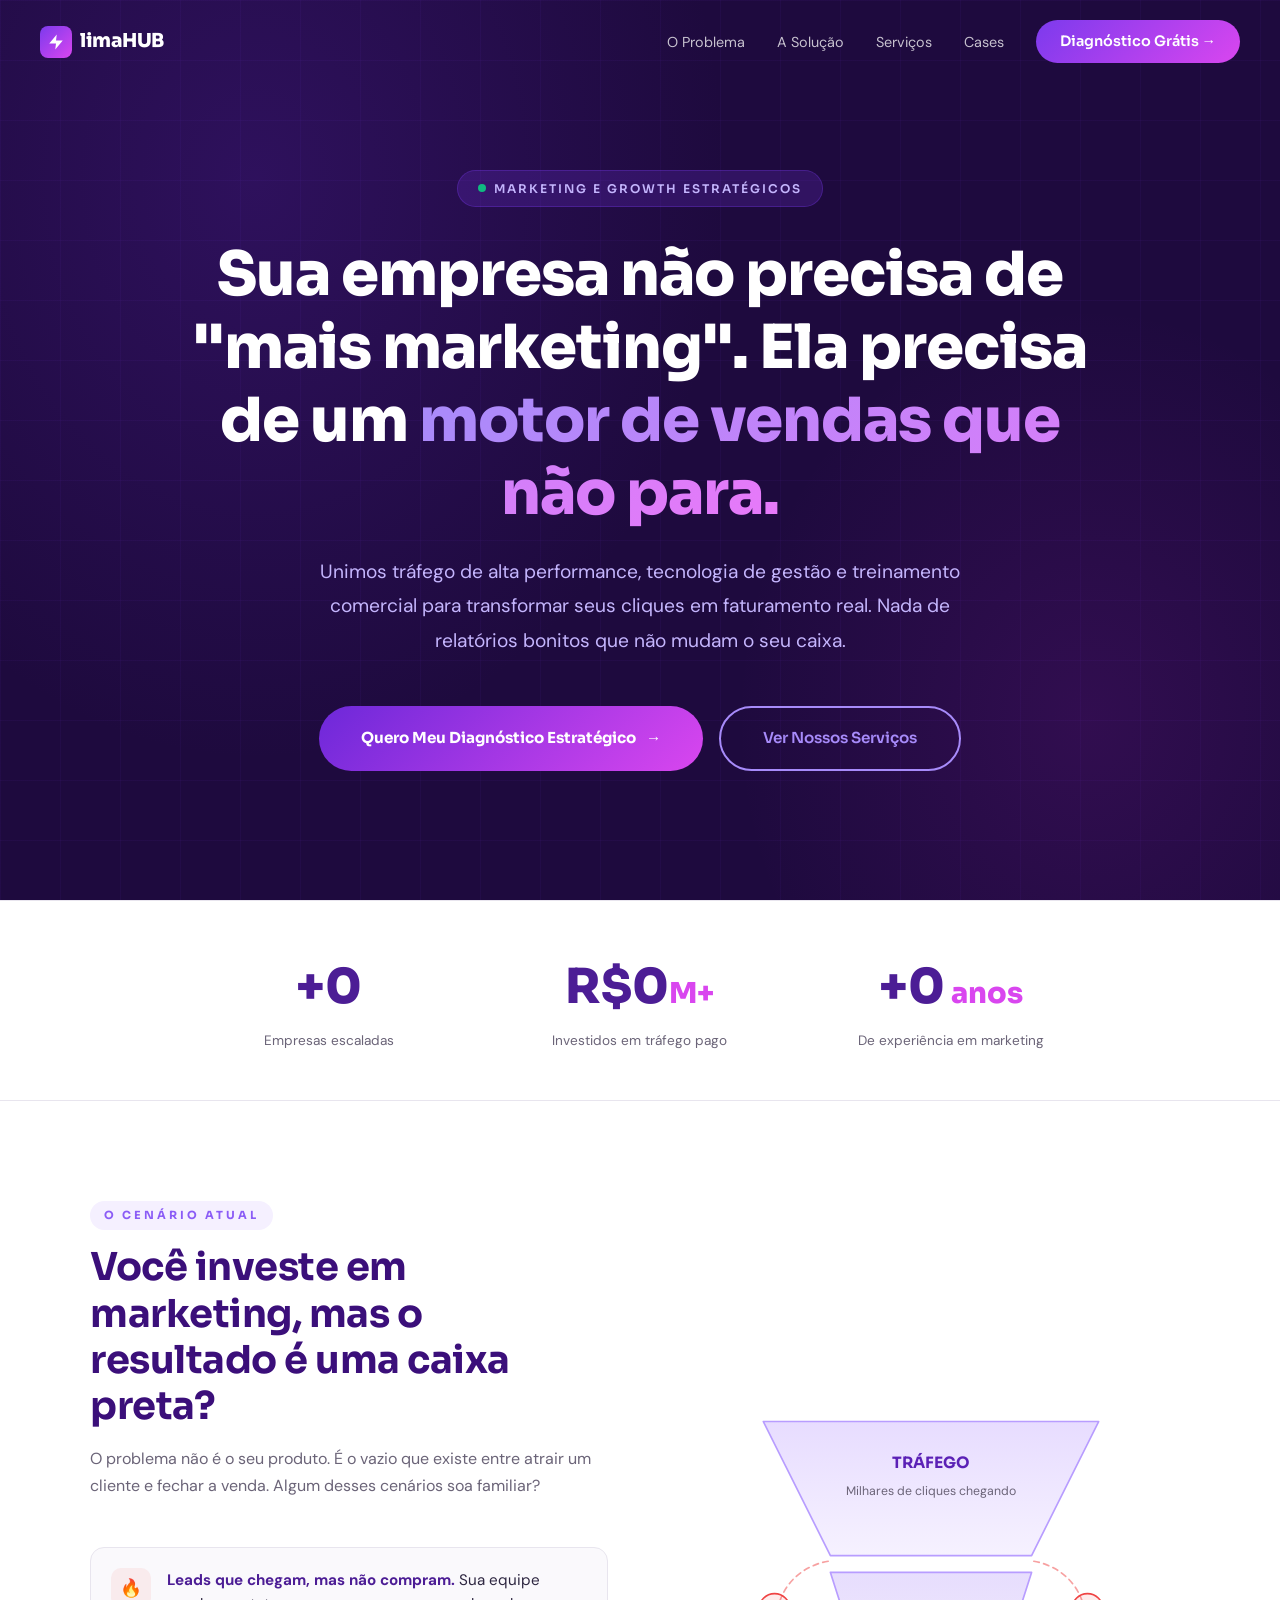
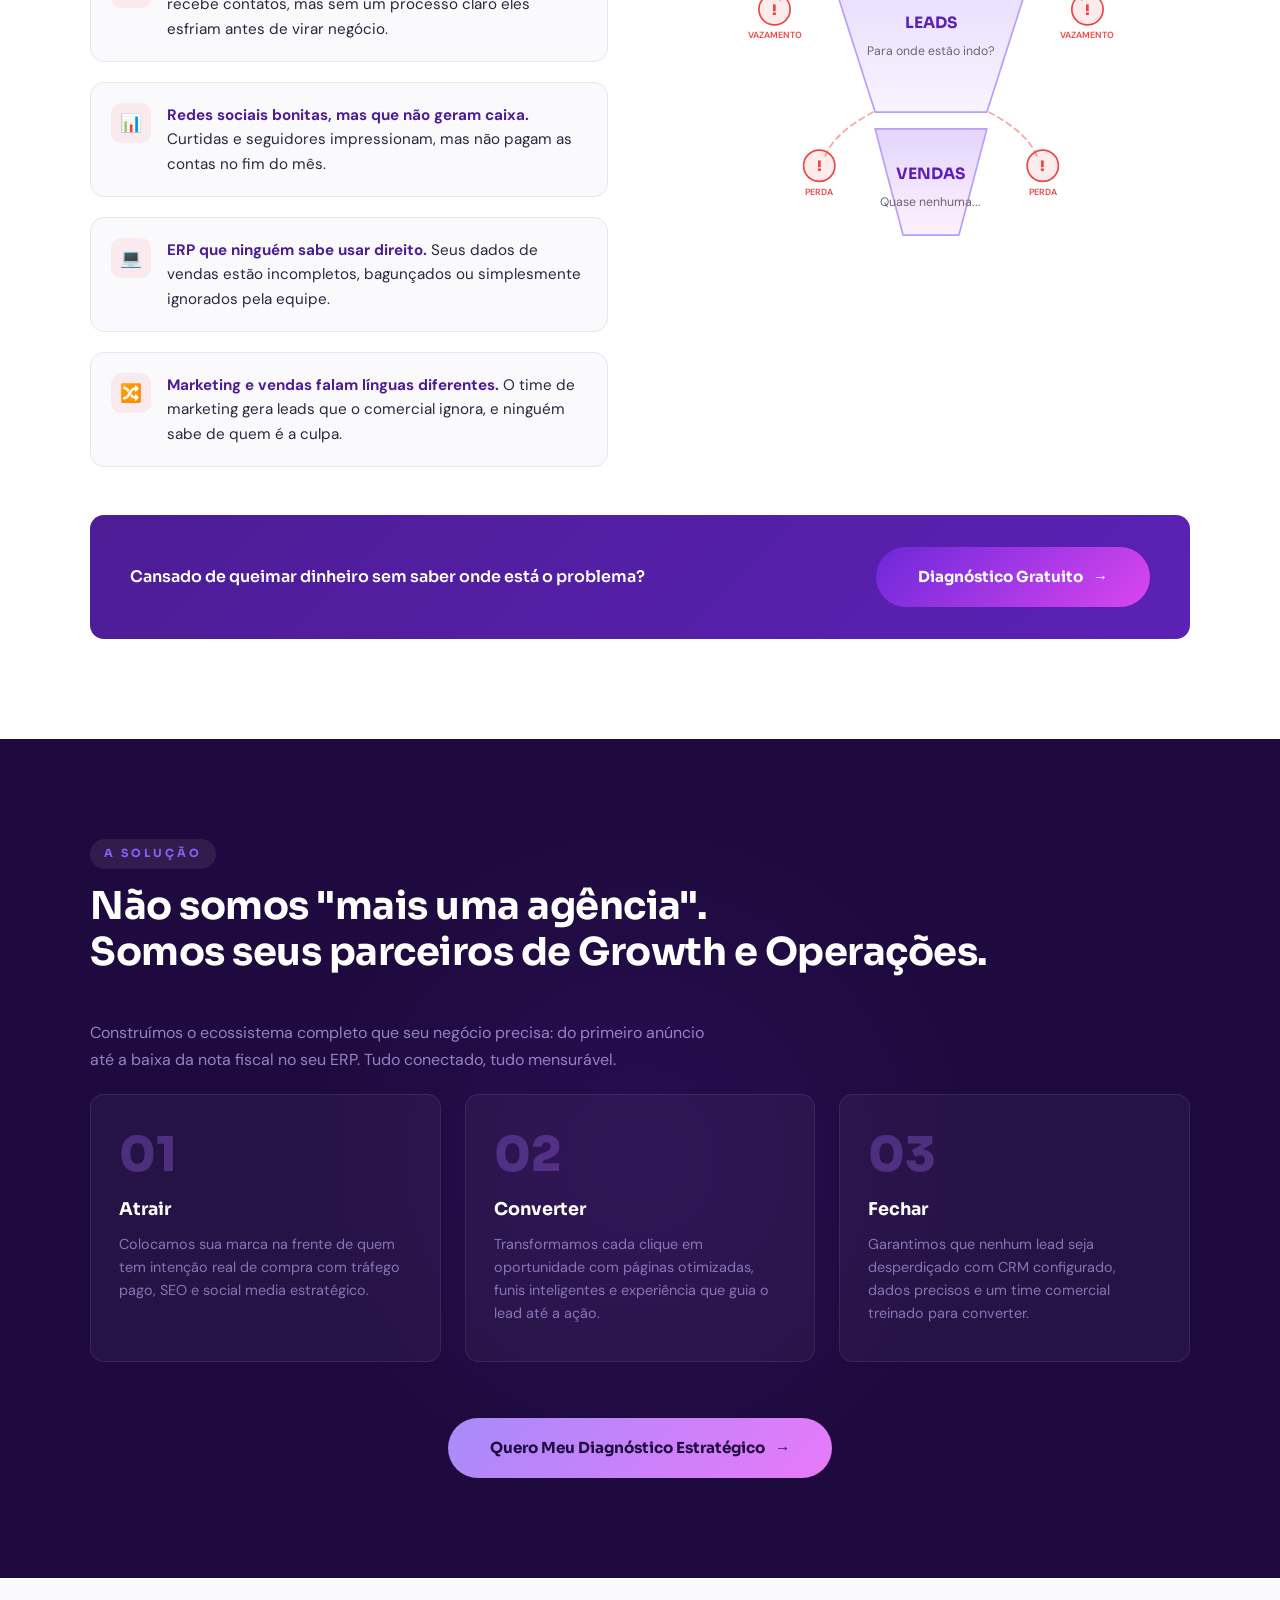
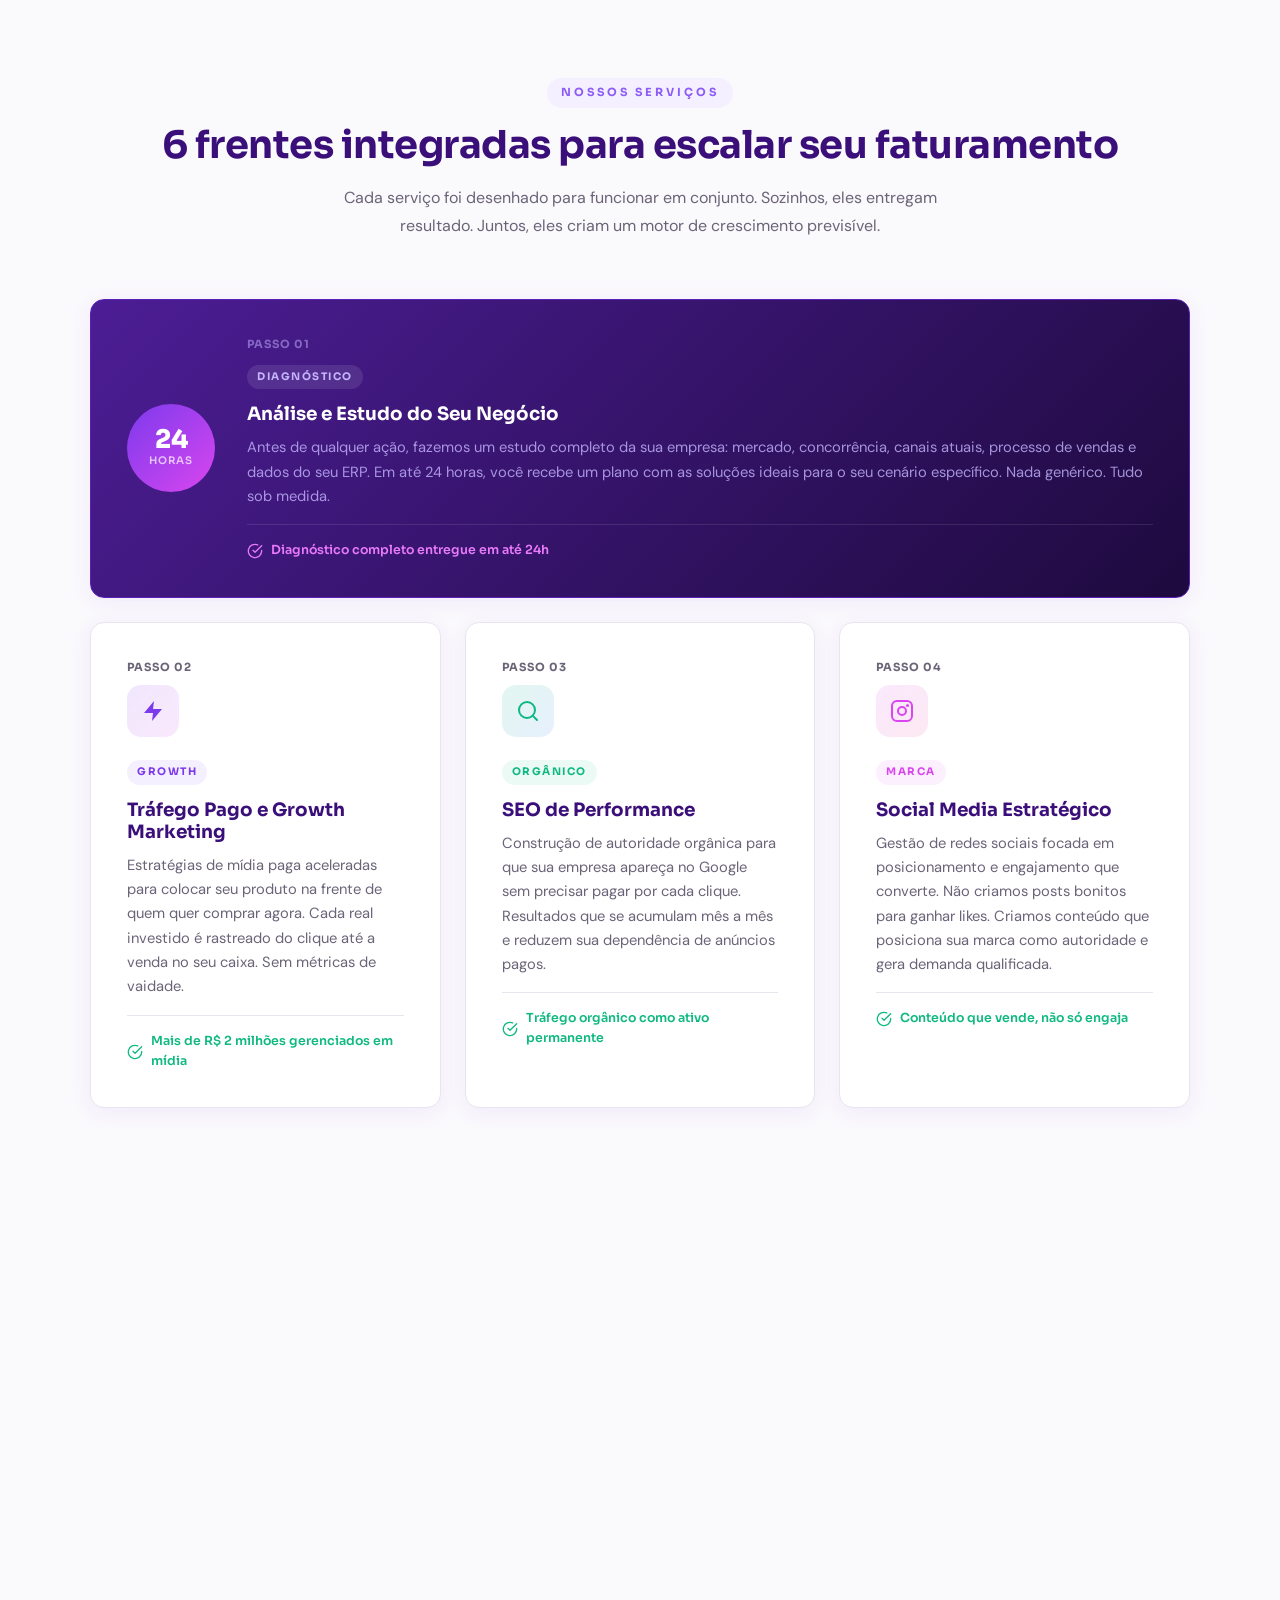
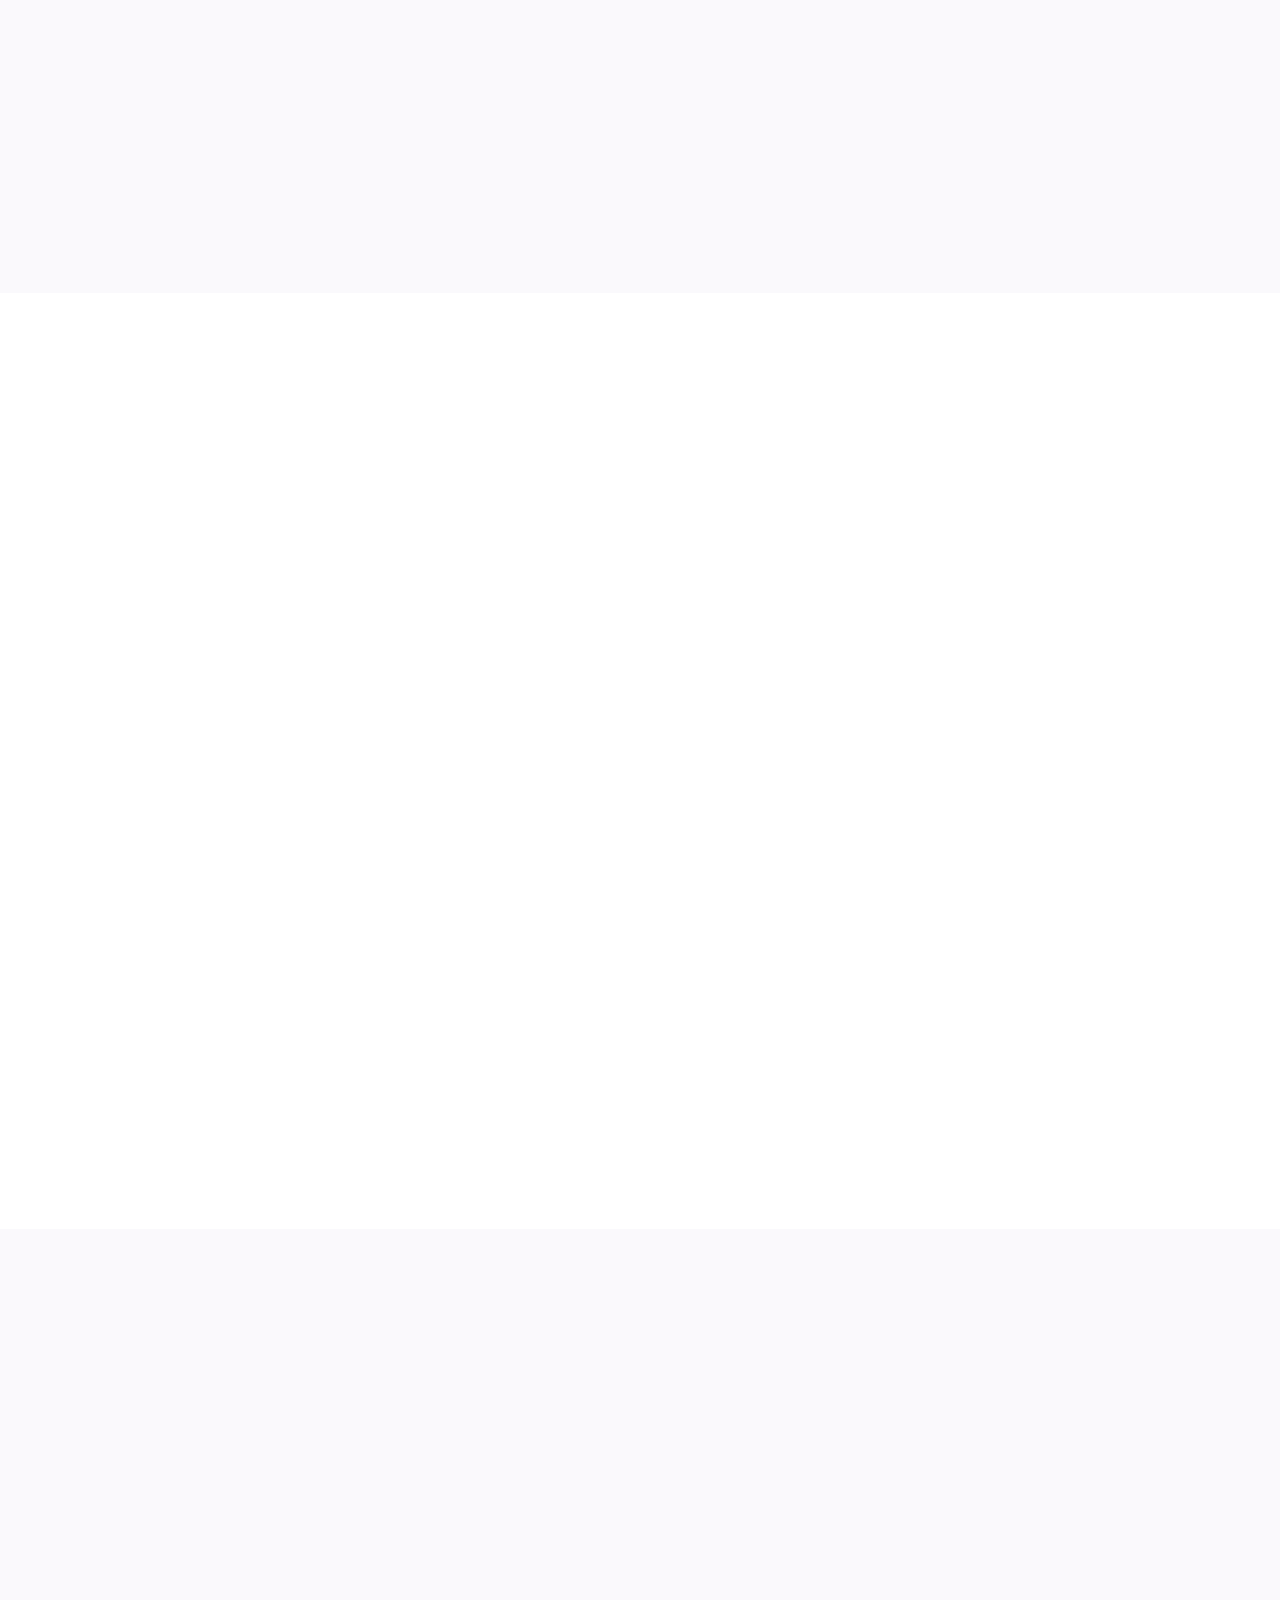
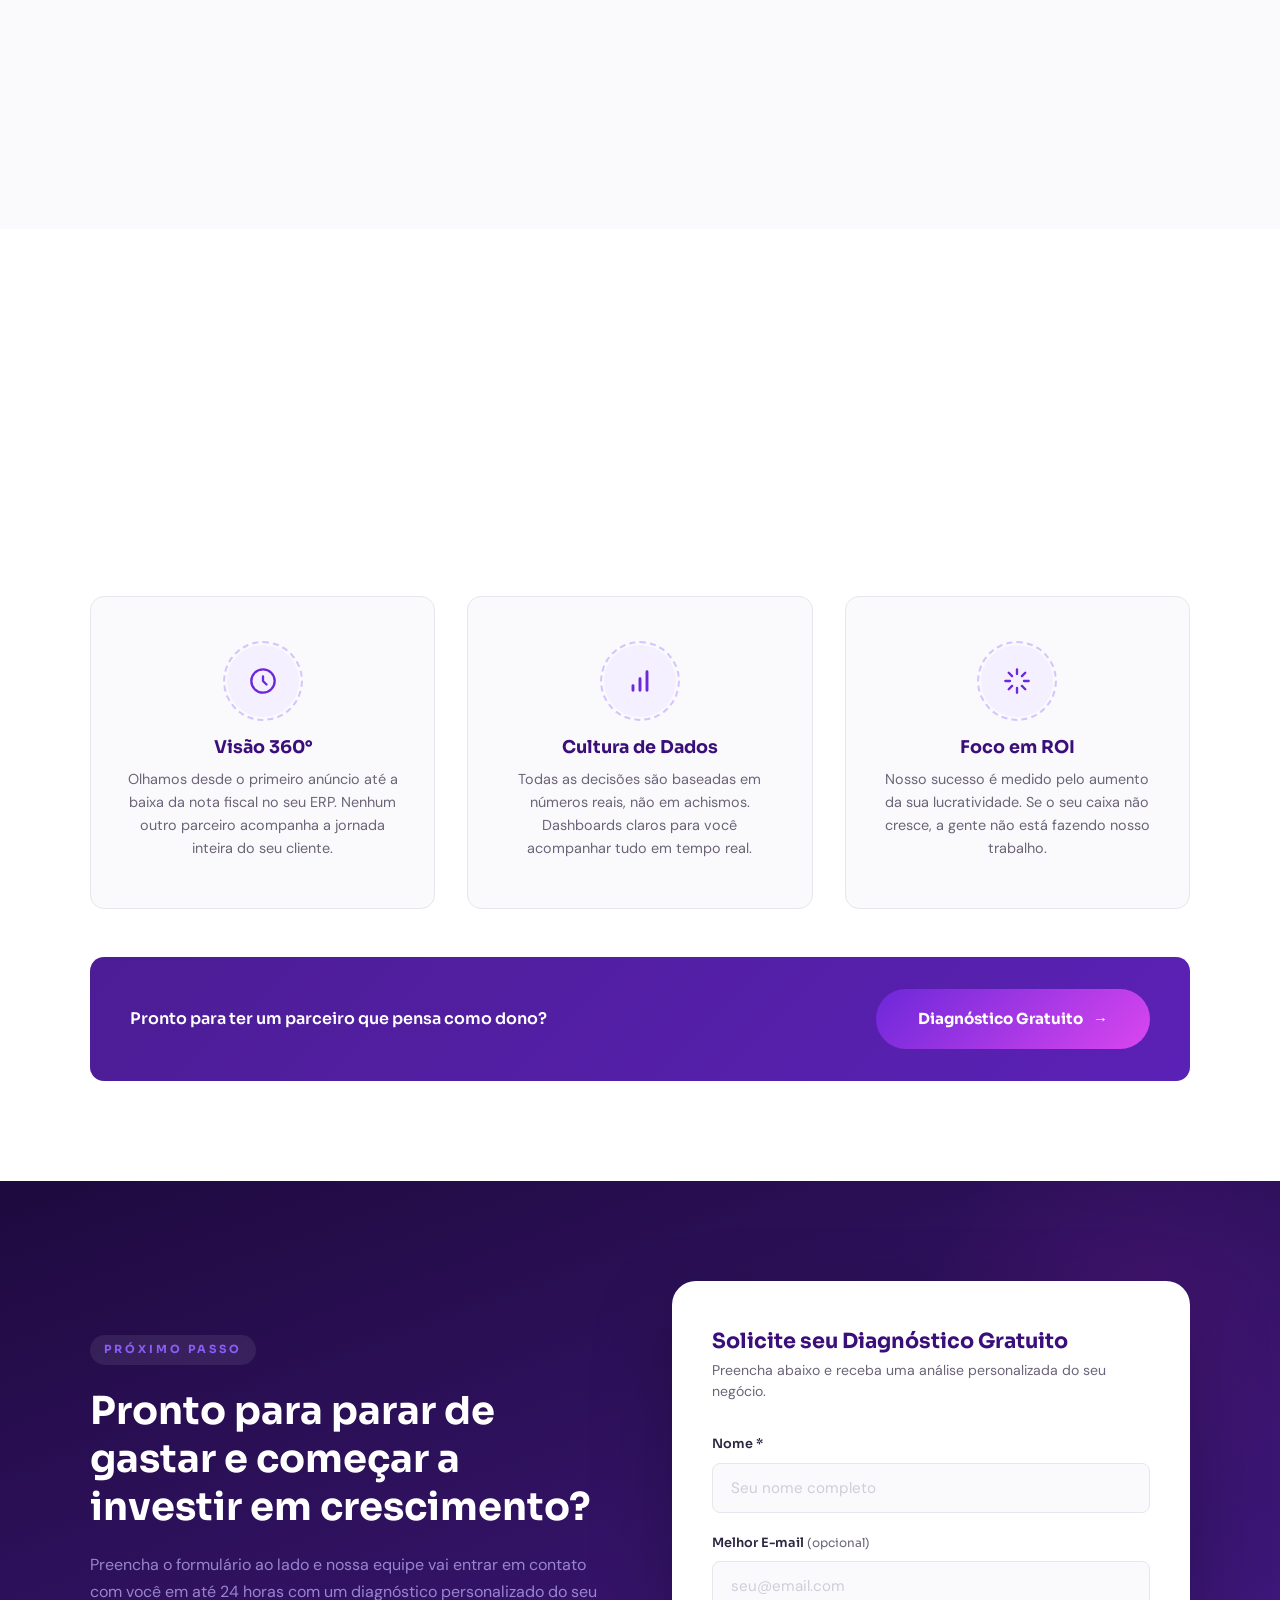
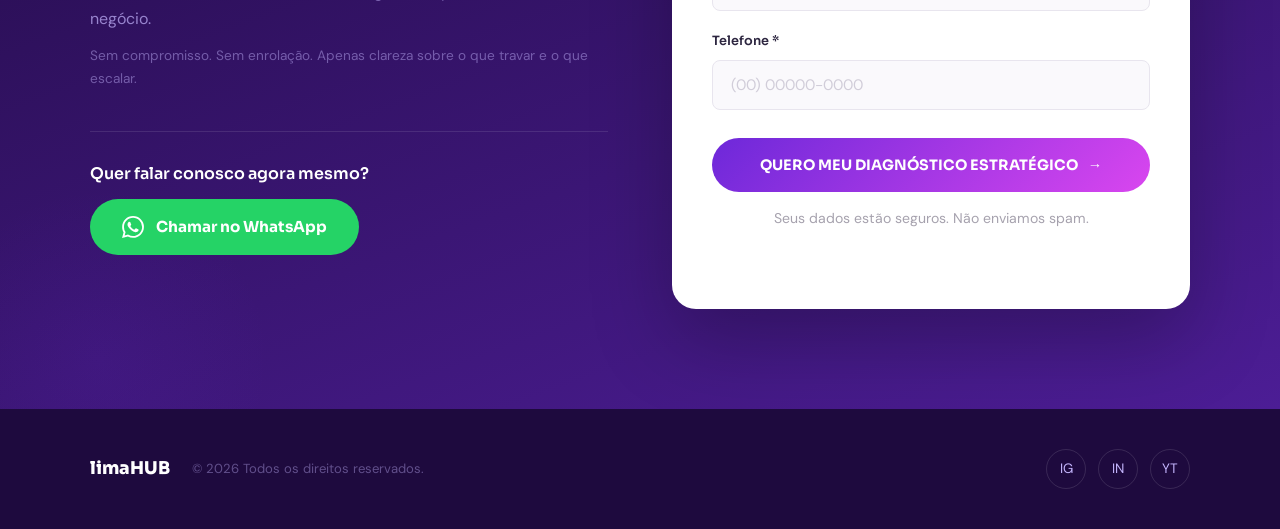
==== commit 4b737006: "Ajustes no script" ====
--- a/versão final/lp/index.html
+++ b/versão final/lp/index.html
@@ -45,7 +45,7 @@
       Sua empresa não precisa de<br>"mais marketing". Ela precisa de um <span class="gradient-text">motor de vendas que não para.</span>
     </h1>
     <p class="hero-sub reveal reveal-delay-2">
-      Unimos tráfego pago de alta performance, tecnologia de gestão e treinamento comercial para transformar seus cliques em faturamento real. Nada de relatórios bonitos que não mudam o seu caixa.
+      Unimos tráfego de alta performance, tecnologia de gestão e treinamento comercial para transformar seus cliques em faturamento real. Nada de relatórios bonitos que não mudam o seu caixa.
     </p>
     <div class="hero-cta-group reveal reveal-delay-3">
       <a href="#diagnostico" class="btn-primary">
@@ -552,6 +552,12 @@
           <input type="tel" id="contact-phone" placeholder="(00) 00000-0000" required>
         </div>
 
+        <!-- Honeypot: campo invisível, só bots preenchem -->
+        <div style="position:absolute;left:-9999px;top:-9999px;opacity:0;height:0;width:0;overflow:hidden;" aria-hidden="true" tabindex="-1">
+          <label for="contact-company">Empresa</label>
+          <input type="text" id="contact-company" name="company" autocomplete="off" tabindex="-1">
+        </div>
+
         <button type="button" class="btn-primary btn-submit" id="submitBtn" onclick="handleFormSubmit()">
           QUERO MEU DIAGNÓSTICO ESTRATÉGICO
           <span class="arrow">→</span>
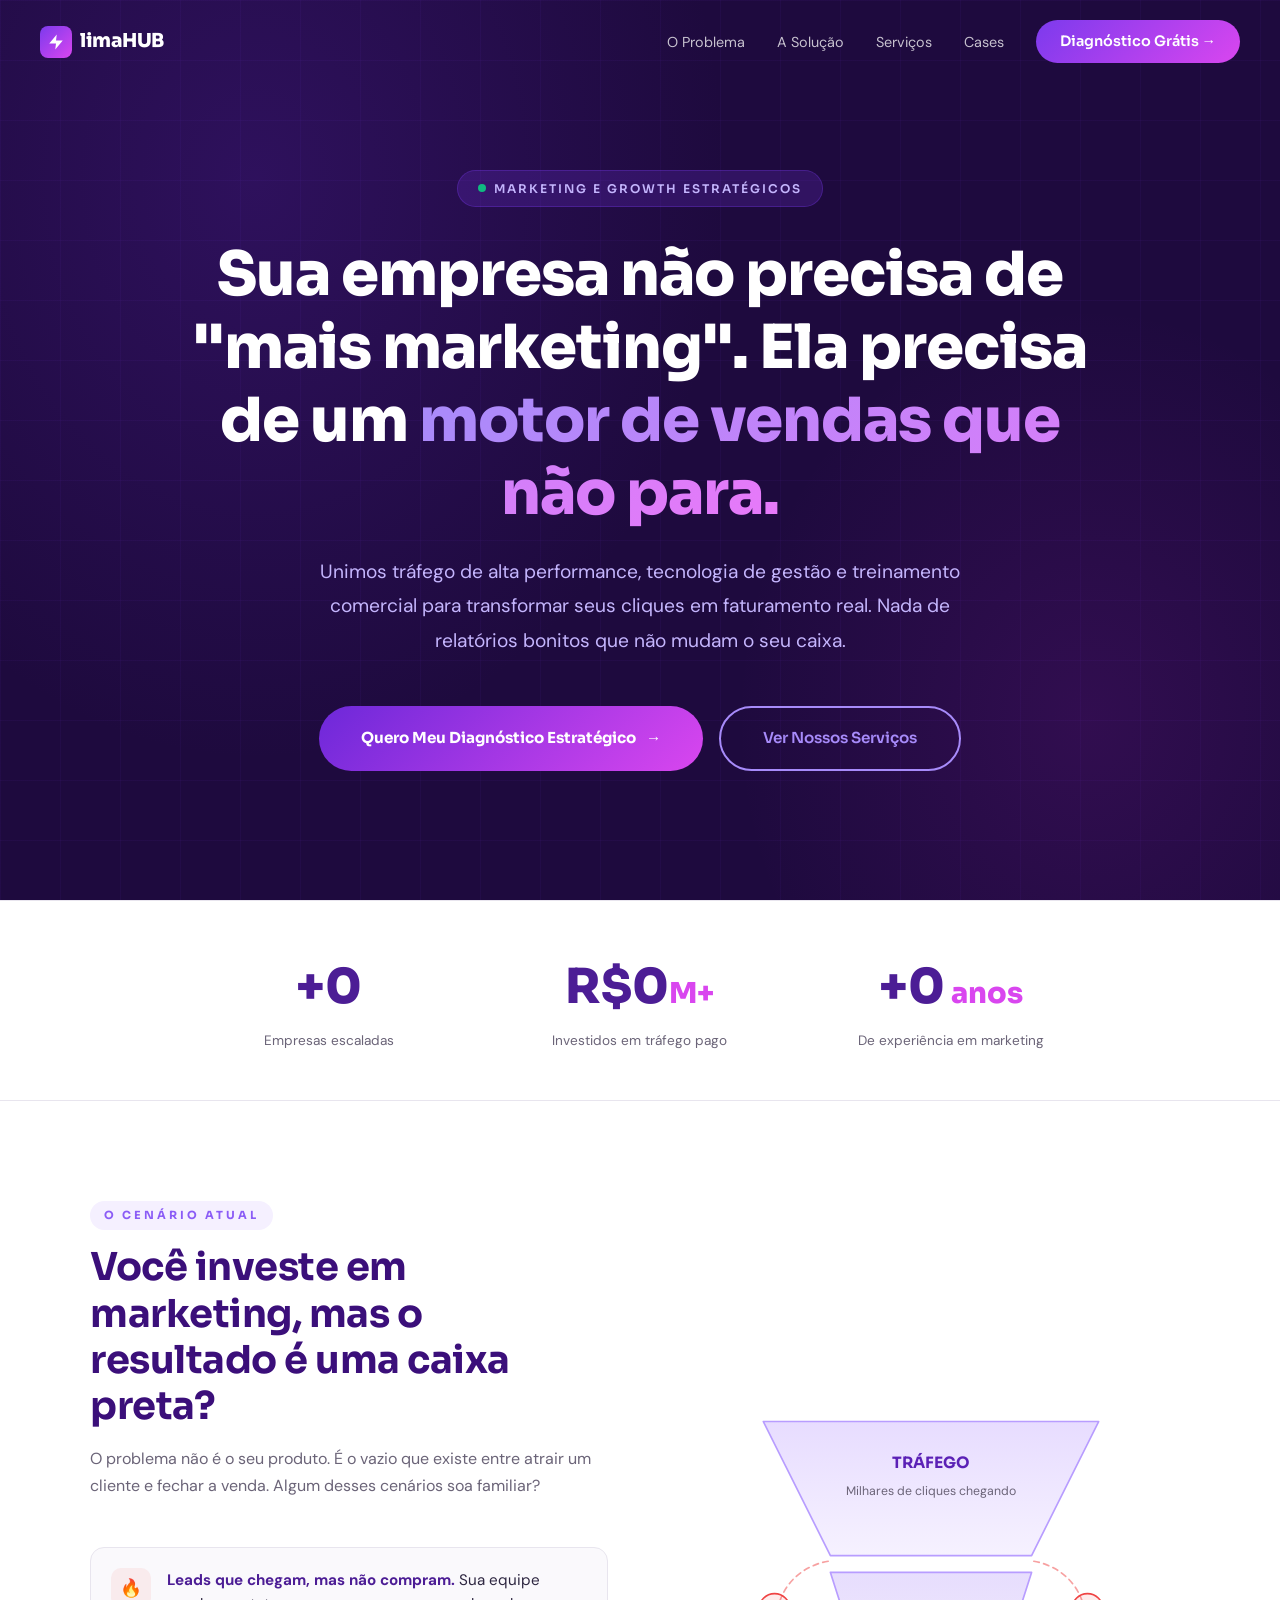
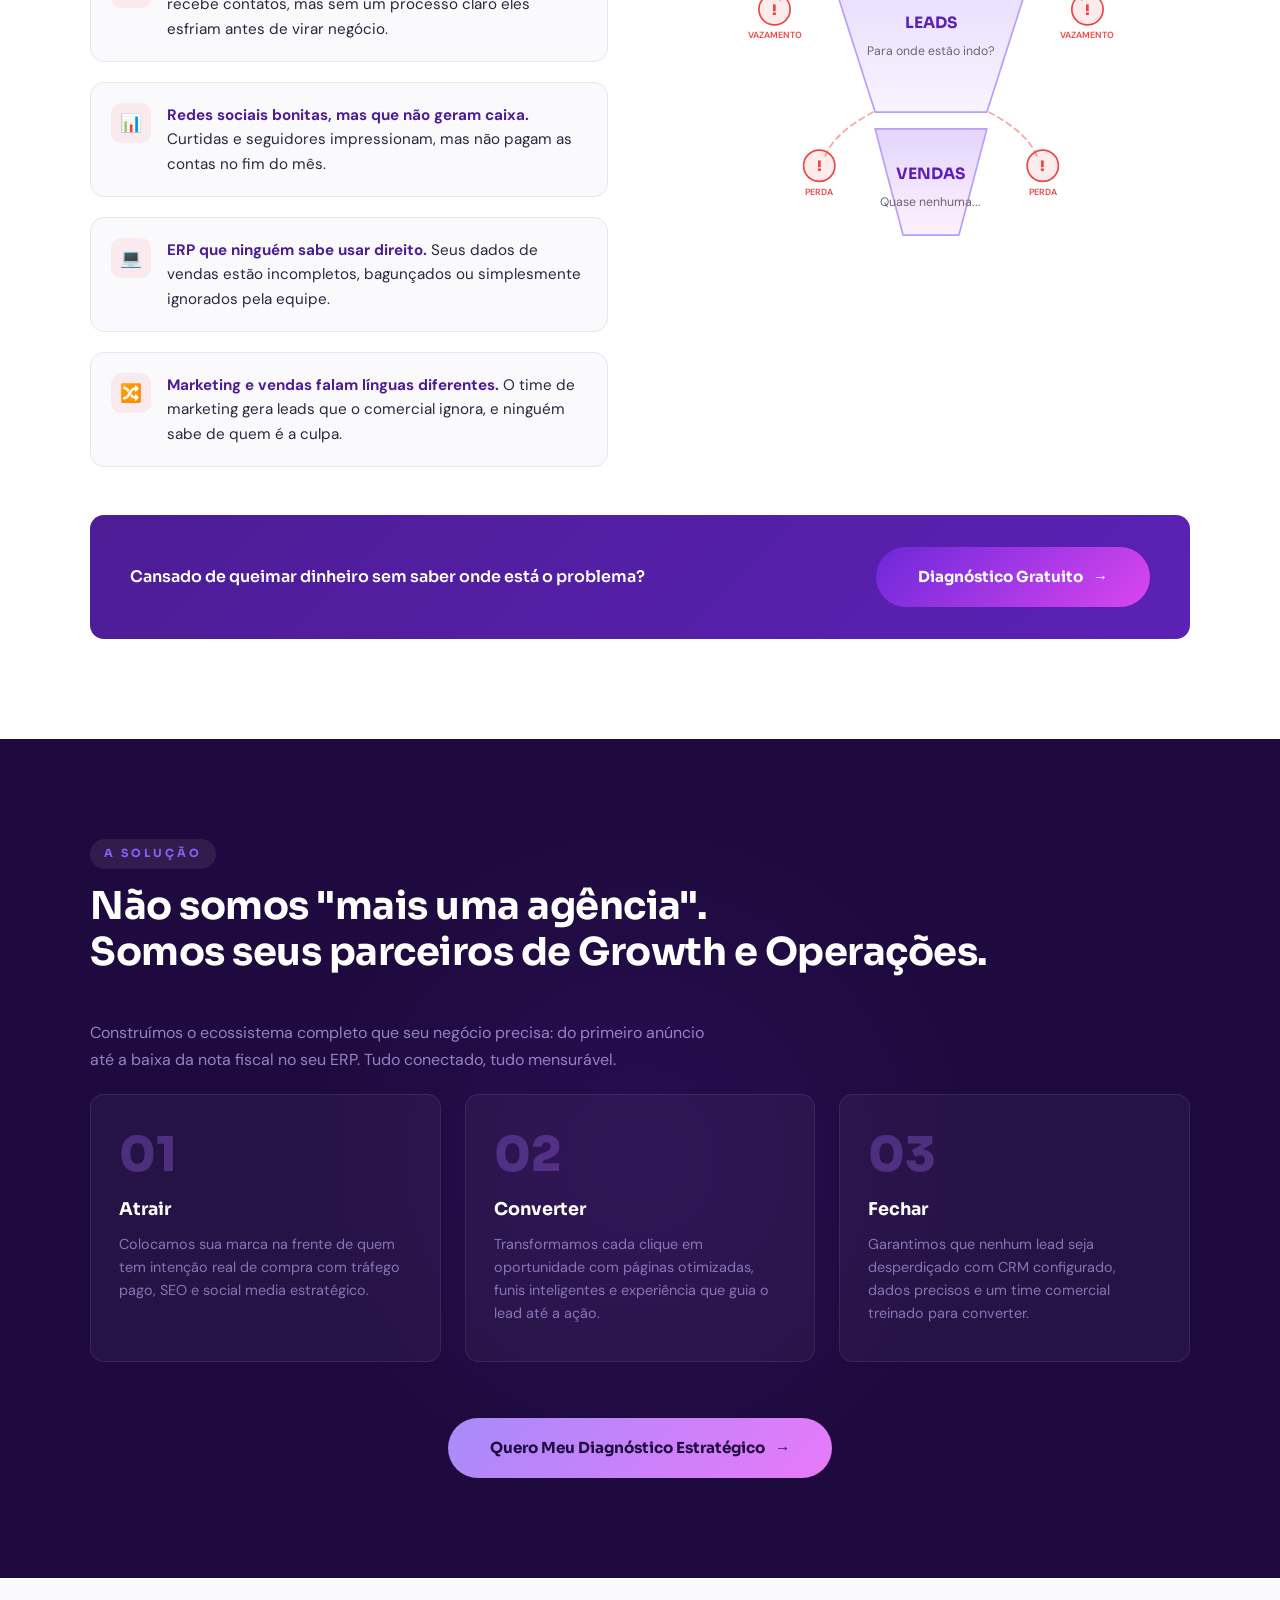
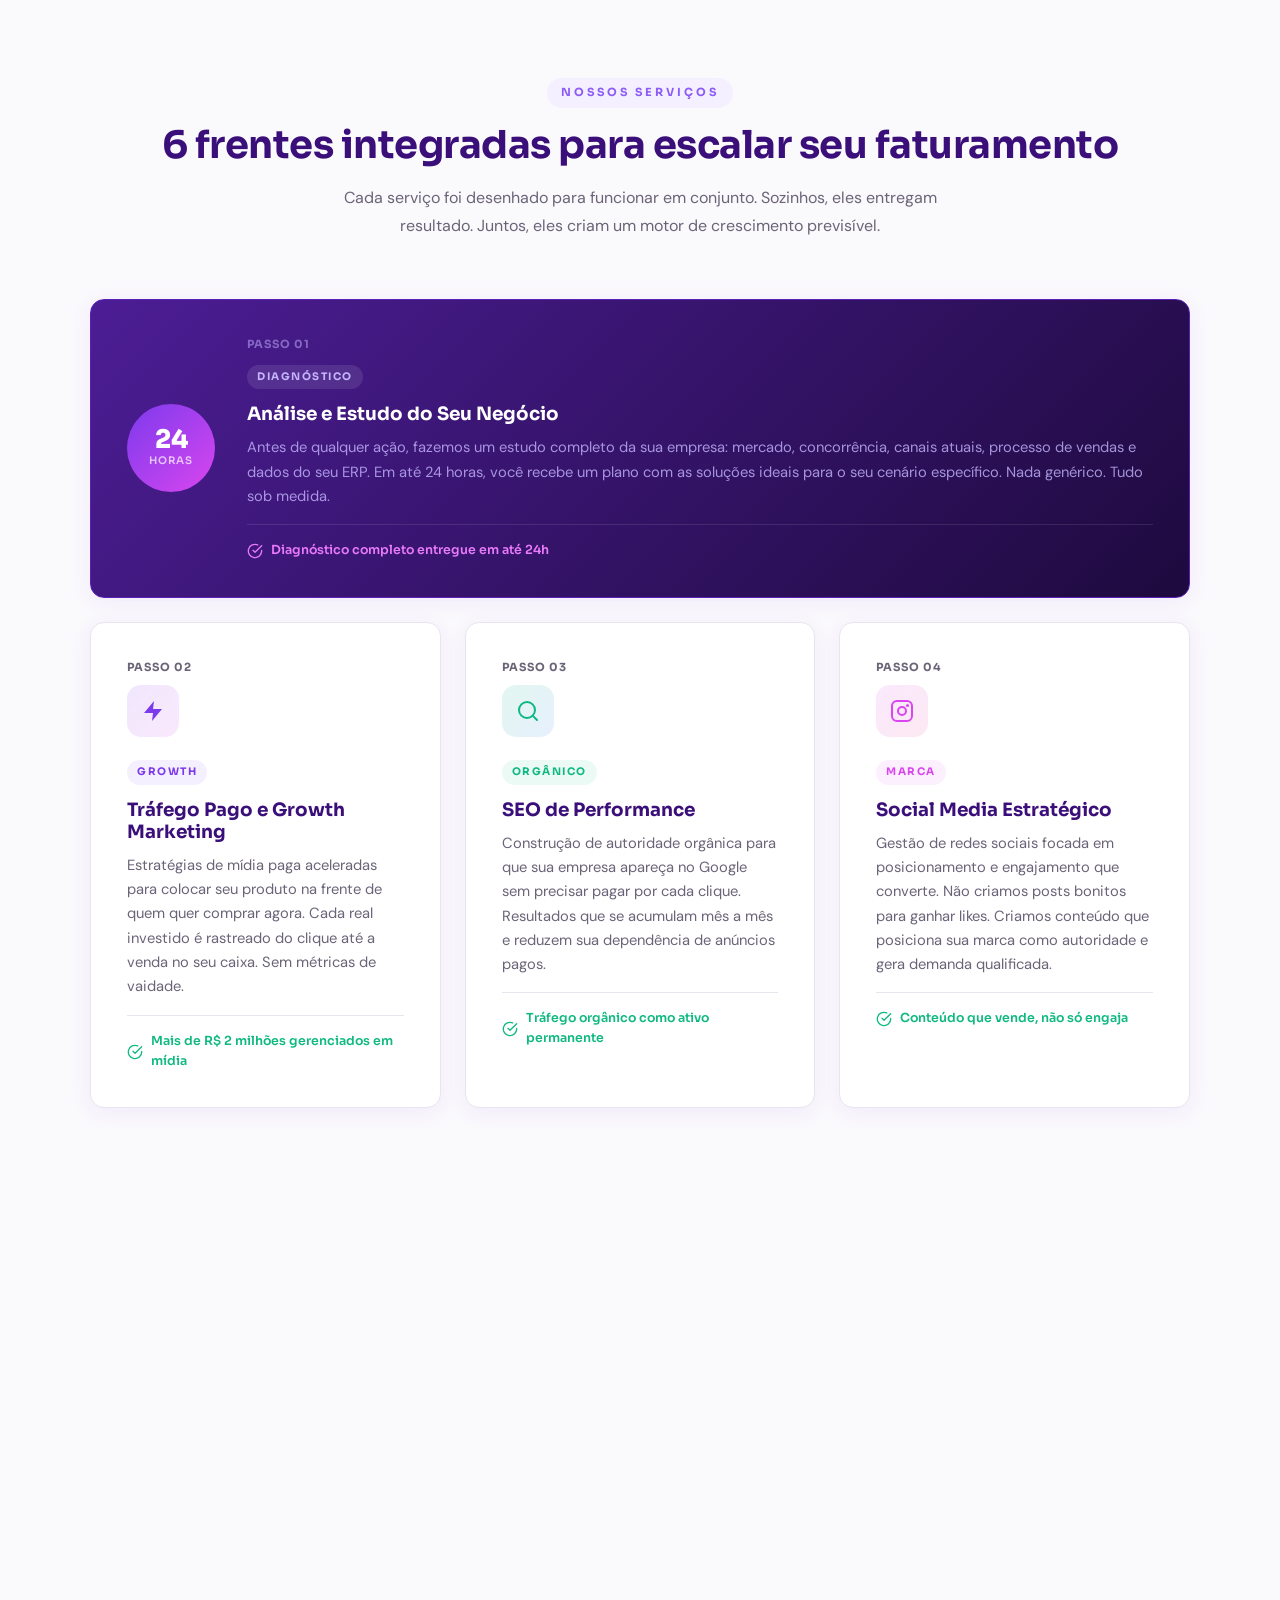
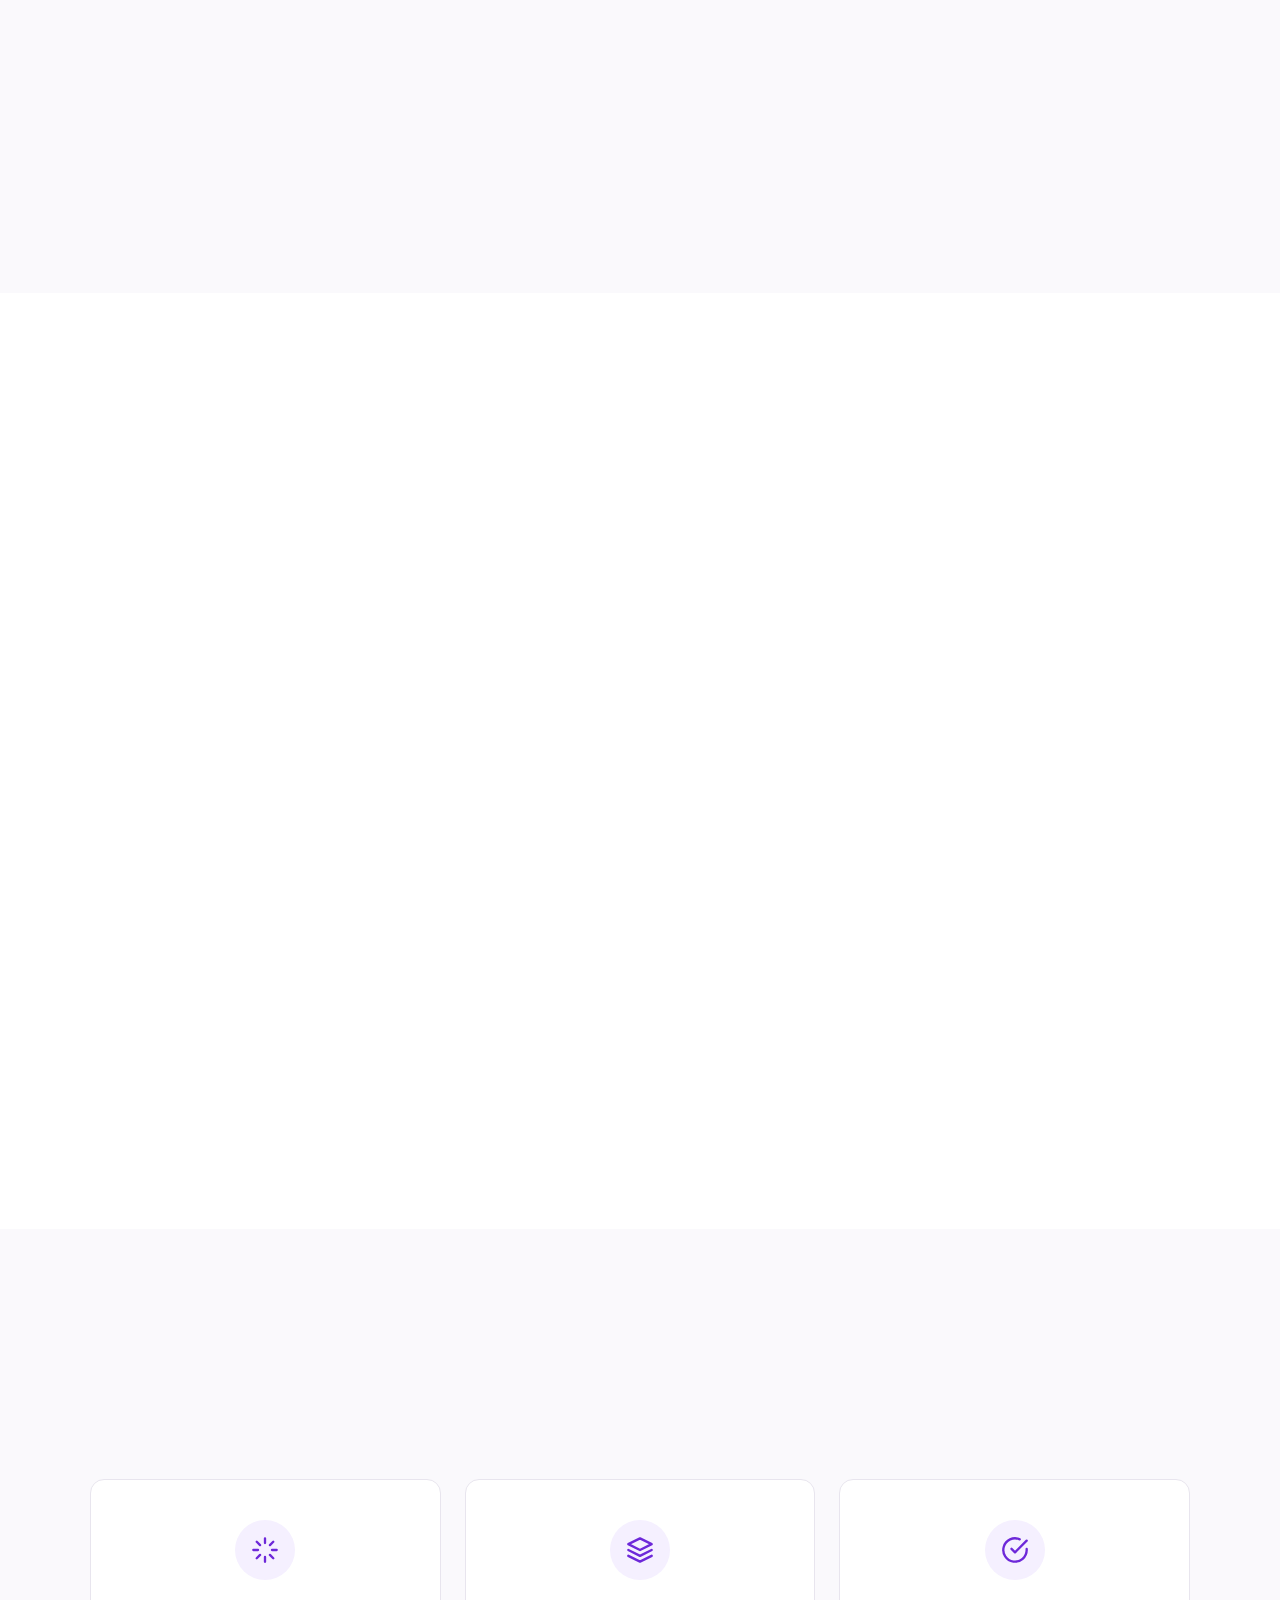
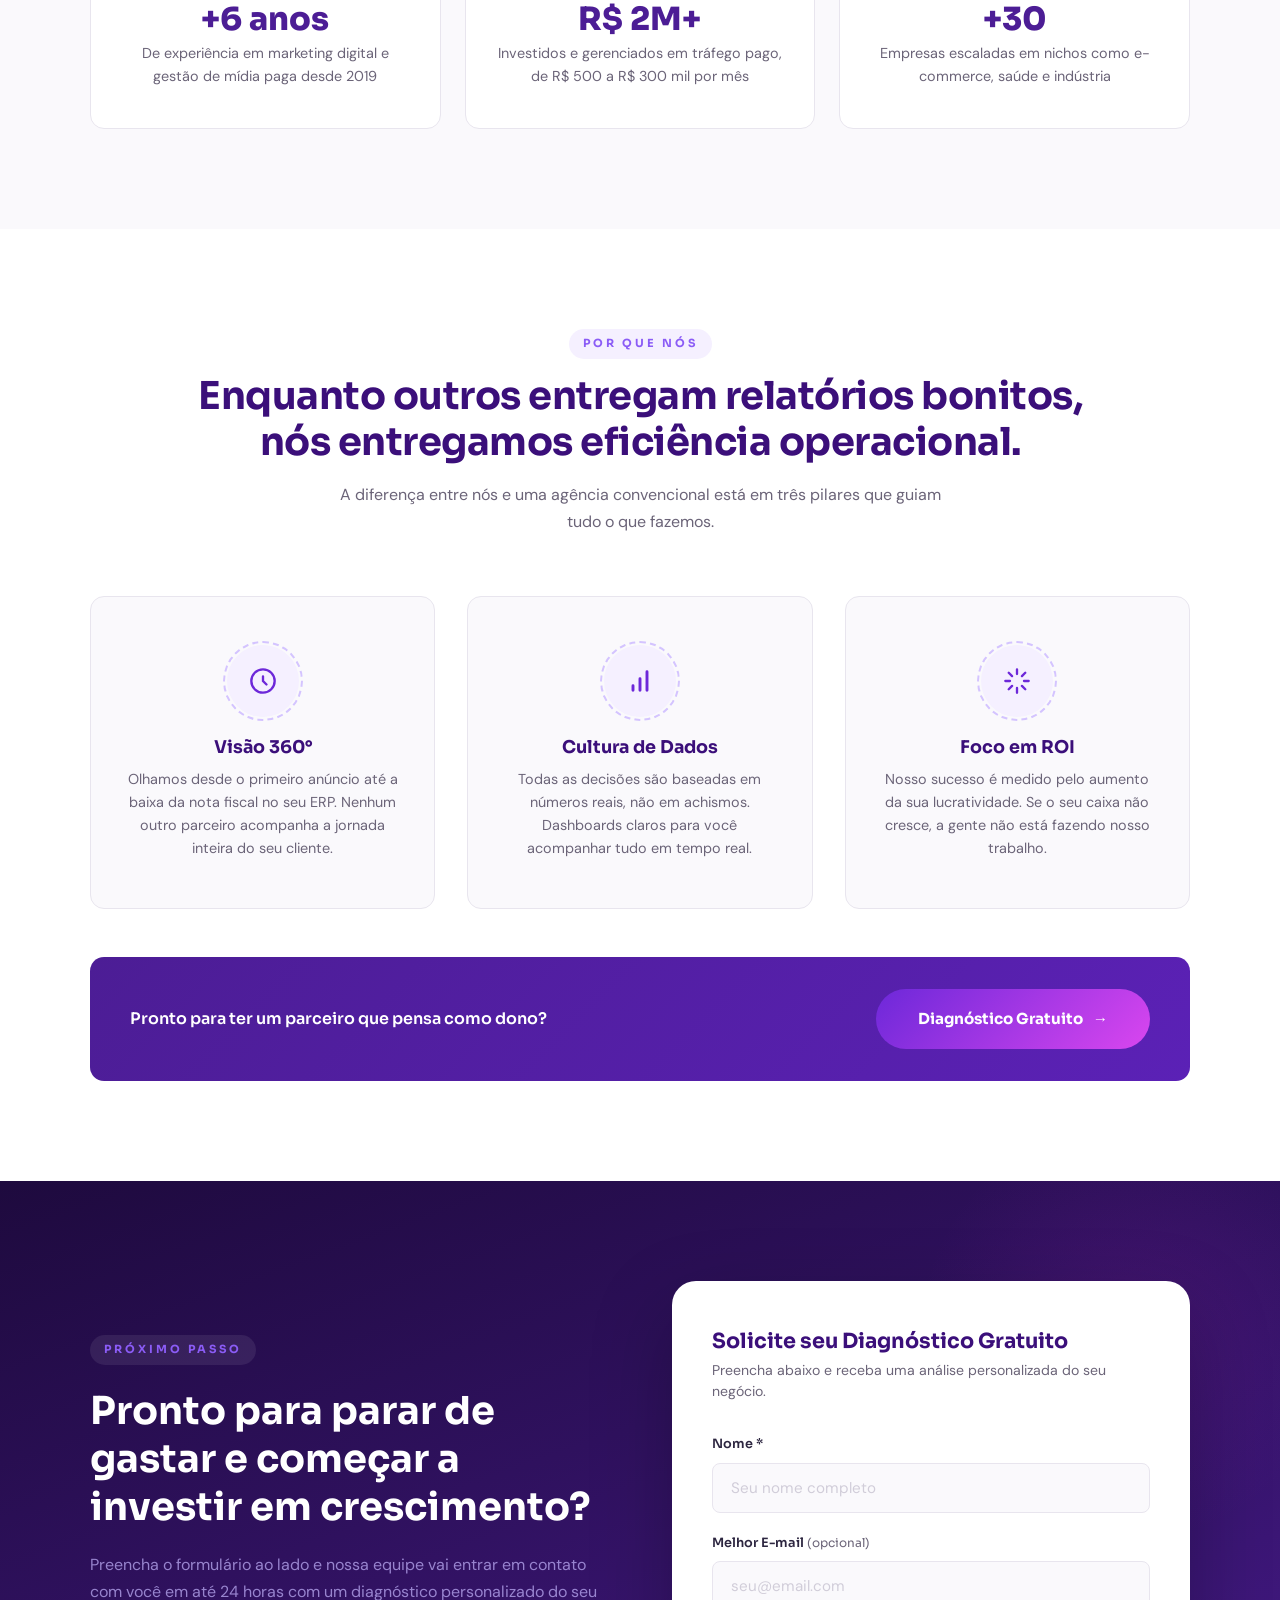
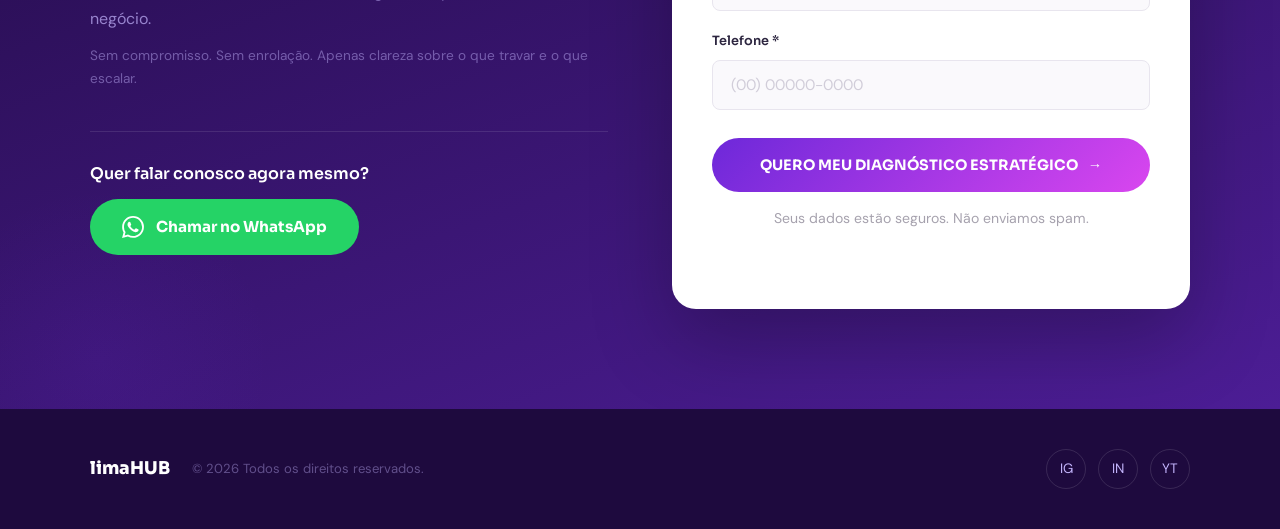
==== commit 4f9f1875: "feat: revisão completa de bugs, performance, SEO e segurança da LP - SEO: meta description, Open Gra" ====
--- a/versão final/lp/index.html
+++ b/versão final/lp/index.html
@@ -3,7 +3,20 @@
 <head>
 <meta charset="UTF-8">
 <meta name="viewport" content="width=device-width, initial-scale=1.0">
-<title> limaHUB | Marketing de Performance + Vendas</title>
+<title>limaHUB | Marketing de Performance + Vendas</title>
+<meta name="description" content="Unimos tráfego de alta performance, tecnologia de gestão e treinamento comercial para transformar seus cliques em faturamento real. Diagnóstico gratuito em 24h.">
+<meta name="robots" content="index, follow">
+<!-- Open Graph -->
+<meta property="og:type" content="website">
+<meta property="og:title" content="limaHUB | Marketing de Performance + Vendas">
+<meta property="og:description" content="Unimos tráfego de alta performance, tecnologia de gestão e treinamento comercial para transformar seus cliques em faturamento real.">
+<meta property="og:locale" content="pt_BR">
+<meta name="twitter:card" content="summary_large_image">
+<meta name="twitter:title" content="limaHUB | Marketing de Performance + Vendas">
+<meta name="twitter:description" content="Unimos tráfego de alta performance, tecnologia de gestão e treinamento comercial para transformar seus cliques em faturamento real.">
+<!-- Preconnect para Google Fonts (melhora performance de carregamento) -->
+<link rel="preconnect" href="https://fonts.googleapis.com">
+<link rel="preconnect" href="https://fonts.gstatic.com" crossorigin>
 <link href="https://fonts.googleapis.com/css2?family=Sora:wght@300;400;600;700;800&family=DM+Sans:ital,wght@0,400;0,500;0,700;1,400&display=swap" rel="stylesheet">
 <link rel="stylesheet" href="styles.css">
 </head>
@@ -27,7 +40,7 @@
       <li><a href="#cases">Cases</a></li>
       <li><a href="#diagnostico" class="nav-cta">Diagnóstico Grátis →</a></li>
     </ul>
-    <button class="mobile-menu-btn" onclick="document.getElementById('diagnostico').scrollIntoView({behavior:'smooth'})">Diagnóstico →</button>
+    <button class="mobile-menu-btn" id="mobileMenuBtn" aria-label="Ir para diagnóstico gratuito">Diagnóstico →</button>
   </div>
 </header>
 
@@ -182,7 +195,7 @@
      SOLUÇÃO
      ═══════════════════════════════════ -->
 <section class="section solution-section" id="solucao">
-  <div class="section-inner" style="position:relative; z-index:2;">
+  <div class="section-inner solution-inner">
     <span class="section-label reveal">A Solução</span>
     <h2 class="section-title reveal reveal-delay-1">Não somos "mais uma agência".<br>Somos seus parceiros de Growth e Operações.</h2>
     <p class="section-desc reveal reveal-delay-2">Construímos o ecossistema completo que seu negócio precisa: do primeiro anúncio até a baixa da nota fiscal no seu ERP. Tudo conectado, tudo mensurável.</p>
@@ -206,7 +219,7 @@
     </div>
 
     <div class="solution-cta-wrap reveal">
-      <a href="#diagnostico" class="btn-primary" style="background:linear-gradient(135deg, var(--lavender-400), var(--fuchsia-400)); color:var(--purple-950);">
+      <a href="#diagnostico" class="btn-primary btn-primary--light">
         Quero Meu Diagnóstico Estratégico
         <span class="arrow">→</span>
       </a>
@@ -248,7 +261,7 @@
     </div>
 
     <!-- 2 a 6: Demais serviços em sequência -->
-    <div class="services-grid" style="margin-top: 24px;">
+    <div class="services-grid services-grid--secondary">
 
       <!-- 2. Tráfego Pago -->
       <div class="service-card reveal">
@@ -271,7 +284,7 @@
         <div class="service-icon seo">
           <svg width="24" height="24" fill="none" viewBox="0 0 24 24"><circle cx="11" cy="11" r="8" stroke="#10b981" stroke-width="2"/><path d="M21 21l-4.35-4.35" stroke="#10b981" stroke-width="2" stroke-linecap="round"/></svg>
         </div>
-        <span class="service-tag" style="color:var(--success); background:rgba(16,185,129,0.08);">Orgânico</span>
+        <span class="service-tag service-tag--green">Orgânico</span>
         <h3>SEO de Performance</h3>
         <p>Construção de autoridade orgânica para que sua empresa apareça no Google sem precisar pagar por cada clique. Resultados que se acumulam mês a mês e reduzem sua dependência de anúncios pagos.</p>
         <div class="service-result">
@@ -286,7 +299,7 @@
         <div class="service-icon social">
           <svg width="24" height="24" fill="none" viewBox="0 0 24 24"><path d="M17 2H7a5 5 0 00-5 5v10a5 5 0 005 5h10a5 5 0 005-5V7a5 5 0 00-5-5z" stroke="var(--fuchsia-500)" stroke-width="2"/><circle cx="12" cy="12" r="4" stroke="var(--fuchsia-500)" stroke-width="2"/><circle cx="17.5" cy="6.5" r="1.5" fill="var(--fuchsia-500)"/></svg>
         </div>
-        <span class="service-tag" style="color:var(--fuchsia-500); background:rgba(217,70,239,0.08);">Marca</span>
+        <span class="service-tag service-tag--fuchsia">Marca</span>
         <h3>Social Media Estratégico</h3>
         <p>Gestão de redes sociais focada em posicionamento e engajamento que converte. Não criamos posts bonitos para ganhar likes. Criamos conteúdo que posiciona sua marca como autoridade e gera demanda qualificada.</p>
         <div class="service-result">
@@ -301,7 +314,7 @@
         <div class="service-icon lp">
           <svg width="24" height="24" fill="none" viewBox="0 0 24 24"><rect x="3" y="3" width="18" height="18" rx="3" stroke="var(--purple-500)" stroke-width="2"/><path d="M3 9h18M9 21V9" stroke="var(--purple-500)" stroke-width="2"/></svg>
         </div>
-        <span class="service-tag" style="color:#3b82f6; background:rgba(59,130,246,0.08);">Conversão</span>
+        <span class="service-tag service-tag--blue">Conversão</span>
         <h3>Sites e Landing Pages de Alta Performance</h3>
         <p>Páginas ultra-rápidas, otimizadas para conversão e focadas na experiência do usuário. Aqui é onde o clique vira oportunidade real. Nada de sites vitrine: cada elemento é pensado para guiar o visitante até a ação.</p>
         <div class="service-result">
@@ -316,7 +329,7 @@
         <div class="service-icon erp">
           <svg width="24" height="24" fill="none" viewBox="0 0 24 24"><path d="M12 20V10M18 20V4M6 20v-4" stroke="#f59e0b" stroke-width="2.5" stroke-linecap="round"/></svg>
         </div>
-        <span class="service-tag" style="color:#f59e0b; background:rgba(245,158,11,0.08);">Dados</span>
+        <span class="service-tag service-tag--amber">Dados</span>
         <h3>Configuração de ERPs e CRM</h3>
         <p>Implementamos e auditamos seus sistemas de gestão para que você tenha dados reais, não suposições. Sua operação organizada para você saber exatamente de onde vem cada centavo e qual canal está realmente gerando lucro.</p>
         <div class="service-result">
@@ -331,7 +344,7 @@
         <div class="service-icon training">
           <svg width="24" height="24" fill="none" viewBox="0 0 24 24"><path d="M17 21v-2a4 4 0 00-4-4H5a4 4 0 00-4 4v2" stroke="var(--success)" stroke-width="2"/><circle cx="9" cy="7" r="4" stroke="var(--success)" stroke-width="2"/><path d="M23 21v-2a4 4 0 00-3-3.87M16 3.13a4 4 0 010 7.75" stroke="var(--success)" stroke-width="2" stroke-linecap="round"/></svg>
         </div>
-        <span class="service-tag" style="color:var(--success); background:rgba(16,185,129,0.08);">Vendas</span>
+        <span class="service-tag service-tag--green">Vendas</span>
         <h3>Treinamento de Vendas</h3>
         <p>Capacitamos seu time comercial para abordar, contornar objeções e fechar os leads que o marketing entrega. Garantimos que o investimento em tráfego não seja desperdiçado por um atendimento lento, sem técnica ou sem processo.</p>
         <div class="service-result">
@@ -539,23 +552,23 @@
 
         <div class="form-group">
           <label for="contact-name">Nome *</label>
-          <input type="text" id="contact-name" placeholder="Seu nome completo" required>
+          <input type="text" id="contact-name" placeholder="Seu nome completo" maxlength="100" required>
         </div>
 
         <div class="form-group">
           <label for="contact-email">Melhor E-mail <span class="optional-tag">(opcional)</span></label>
-          <input type="email" id="contact-email" placeholder="seu@email.com">
+          <input type="email" id="contact-email" placeholder="seu@email.com" maxlength="150">
         </div>
 
         <div class="form-group">
           <label for="contact-phone">Telefone *</label>
-          <input type="tel" id="contact-phone" placeholder="(00) 00000-0000" required>
-        </div>
-
-        <!-- Honeypot: campo invisível, só bots preenchem -->
-        <div style="position:absolute;left:-9999px;top:-9999px;opacity:0;height:0;width:0;overflow:hidden;" aria-hidden="true" tabindex="-1">
-          <label for="contact-company">Empresa</label>
-          <input type="text" id="contact-company" name="company" autocomplete="off" tabindex="-1">
+          <input type="tel" id="contact-phone" placeholder="(00) 00000-0000" maxlength="15" required>
+        </div>
+
+        <!-- Campo extra: não preencher (verificação automática) -->
+        <div class="form-field-extra" aria-hidden="true">
+          <label for="contact-website">Website</label>
+          <input type="text" id="contact-website" name="website" autocomplete="off" tabindex="-1">
         </div>
 
         <button type="button" class="btn-primary btn-submit" id="submitBtn" onclick="handleFormSubmit()">
--- a/versão final/lp/styles.css
+++ b/versão final/lp/styles.css
@@ -866,42 +866,6 @@
 }
 
 /* ═══════════════════════════════════════════
-   CTA FINAL
-   ═══════════════════════════════════════════ */
-.cta-section {
-  background: linear-gradient(160deg, var(--purple-950), var(--purple-800));
-  text-align: center;
-  padding: 120px 24px;
-  position: relative;
-  overflow: hidden;
-}
-.cta-section::before {
-  content: '';
-  position: absolute;
-  top: -100px; right: -100px;
-  width: 500px; height: 500px;
-  background: radial-gradient(circle, var(--fuchsia-600) 0%, transparent 60%);
-  opacity: 0.12;
-  pointer-events: none;
-}
-.cta-section h2 {
-  font-size: clamp(1.8rem, 4vw, 2.8rem);
-  color: var(--white);
-  margin-bottom: 16px;
-  max-width: 700px;
-  margin-left: auto;
-  margin-right: auto;
-}
-.cta-section p {
-  color: var(--lavender-300);
-  opacity: 0.7;
-  font-size: 1.05rem;
-  max-width: 550px;
-  margin: 0 auto 40px;
-  line-height: 1.7;
-}
-
-/* ═══════════════════════════════════════════
    CONTACT / FORM SECTION
    ═══════════════════════════════════════════ */
 .contact-section {
@@ -998,6 +962,7 @@
   border-radius: var(--radius-lg);
   padding: 48px 40px;
   box-shadow: 0 30px 80px rgba(0,0,0,0.25);
+  position: relative;
 }
 .contact-form-card h3 {
   font-family: 'Sora', sans-serif;
@@ -1067,6 +1032,37 @@
   opacity: 0.6;
 }
 
+/* Honeypot — oculto de forma menos detectável que left:-9999px */
+.form-field-extra {
+  position: absolute;
+  width: 1px;
+  height: 1px;
+  padding: 0;
+  overflow: hidden;
+  clip: rect(0, 0, 0, 0);
+  white-space: nowrap;
+  pointer-events: none;
+  border: 0;
+}
+
+/* Erro de rede no formulário */
+.form-network-error {
+  font-size: 0.82rem;
+  color: #ef4444;
+  background: rgba(239, 68, 68, 0.06);
+  border: 1px solid rgba(239, 68, 68, 0.2);
+  border-radius: var(--radius-sm);
+  padding: 12px 16px;
+  margin-bottom: 12px;
+  line-height: 1.5;
+}
+.form-network-error a {
+  color: var(--purple-600);
+  font-weight: 600;
+  text-decoration: underline;
+}
+.form-network-error a:hover { color: var(--purple-800); }
+
 /* Success state */
 .form-success {
   text-align: center;
@@ -1170,6 +1166,37 @@
 }
 
 /* ═══════════════════════════════════════════
+   SOLUTION SECTION — INNER OVERRIDE
+   ═══════════════════════════════════════════ */
+.solution-inner {
+  position: relative;
+  z-index: 2;
+}
+
+/* ═══════════════════════════════════════════
+   BUTTON VARIANTS
+   ═══════════════════════════════════════════ */
+.btn-primary--light {
+  background: linear-gradient(135deg, var(--lavender-400), var(--fuchsia-400));
+  color: var(--purple-950);
+}
+
+/* ═══════════════════════════════════════════
+   SERVICES GRID — SECONDARY SPACING
+   ═══════════════════════════════════════════ */
+.services-grid--secondary {
+  margin-top: 24px;
+}
+
+/* ═══════════════════════════════════════════
+   SERVICE TAG VARIANTS
+   ═══════════════════════════════════════════ */
+.service-tag--green  { color: var(--success);        background: rgba(16,185,129,0.08); }
+.service-tag--fuchsia { color: var(--fuchsia-500);   background: rgba(217,70,239,0.08); }
+.service-tag--blue   { color: #3b82f6;               background: rgba(59,130,246,0.08); }
+.service-tag--amber  { color: #f59e0b;               background: rgba(245,158,11,0.08); }
+
+/* ═══════════════════════════════════════════
    REVEAL ANIMATION
    ═══════════════════════════════════════════ */
 .reveal {
@@ -1186,6 +1213,33 @@
 .reveal-delay-3 { transition-delay: 0.3s; }
 .reveal-delay-4 { transition-delay: 0.4s; }
 .reveal-delay-5 { transition-delay: 0.5s; }
+
+/* ═══════════════════════════════════════════
+   PREFERS-REDUCED-MOTION
+   Acessibilidade: desativa animações para
+   usuários que preferem menos movimento.
+   ═══════════════════════════════════════════ */
+@media (prefers-reduced-motion: reduce) {
+  .reveal {
+    opacity: 1;
+    transform: none;
+    transition: none;
+  }
+  .reveal-delay-1,
+  .reveal-delay-2,
+  .reveal-delay-3,
+  .reveal-delay-4,
+  .reveal-delay-5 { transition-delay: 0s; }
+
+  .hero-badge .pulse { animation: none; }
+  .why-icon-wrap::after { animation: none; }
+
+  * {
+    animation-duration: 0.01ms !important;
+    animation-iteration-count: 1 !important;
+    transition-duration: 0.01ms !important;
+  }
+}
 
 /* ═══════════════════════════════════════════
    RESPONSIVE
